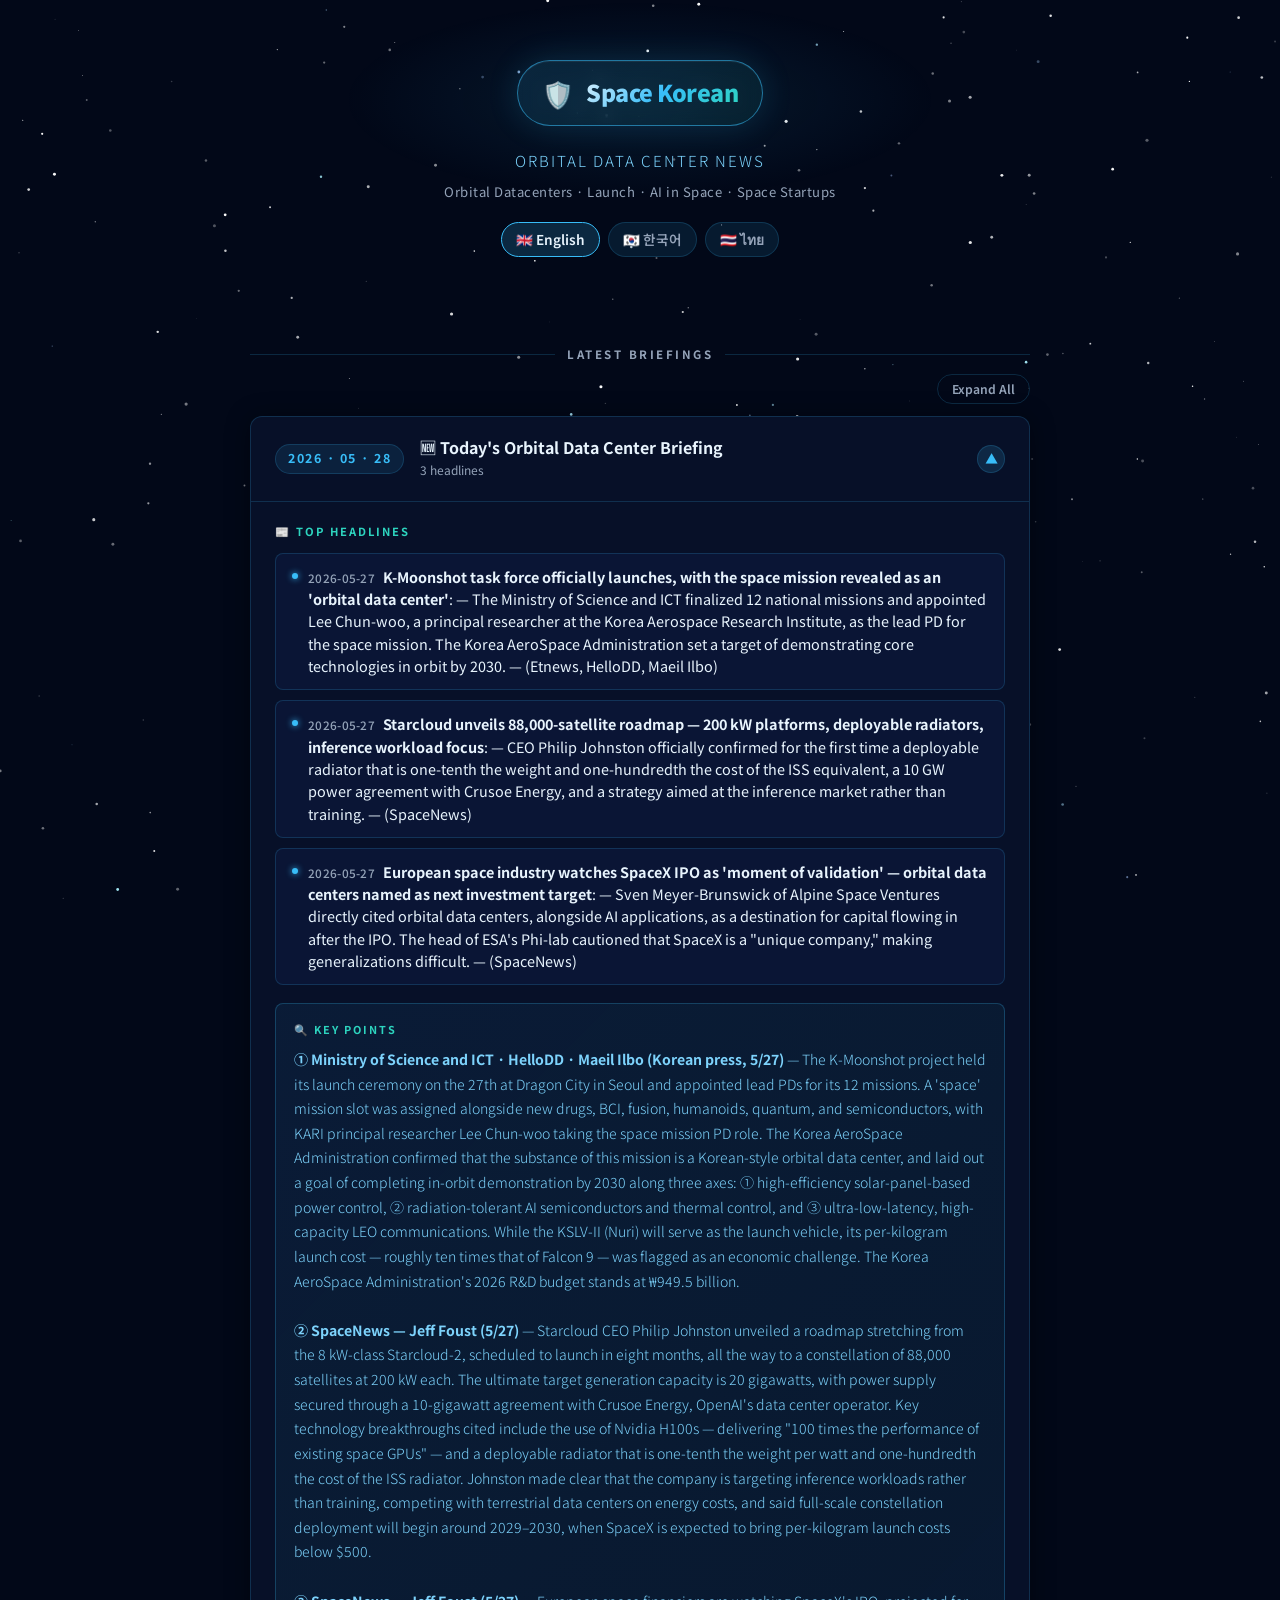
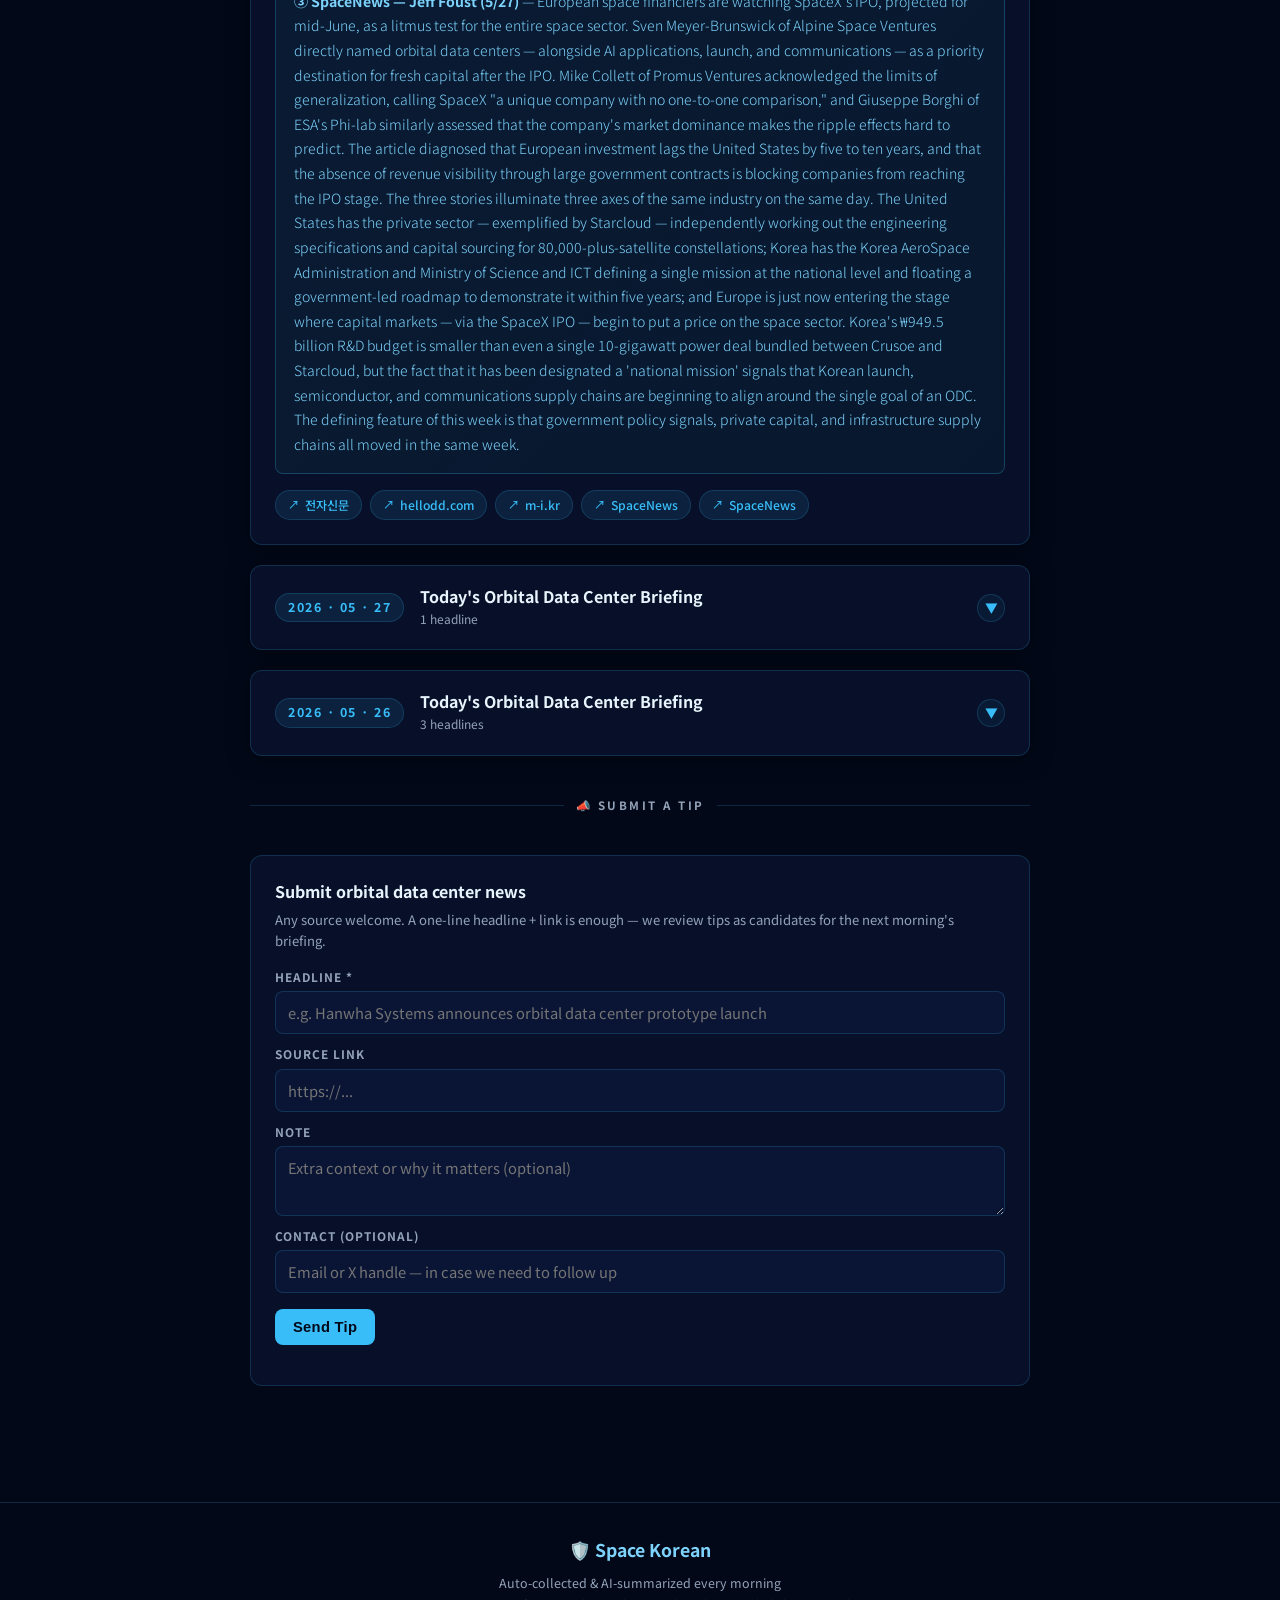
==== en/index.html @ 42290607 "Add English page (/en/) + expand-all button + EN·KO·TH switcher - New /en/ shell (cloned from KO, En" ====
<!DOCTYPE html>
<html lang="en">
<head>
  <meta charset="UTF-8" />
  <meta name="viewport" content="width=device-width, initial-scale=1.0" />
  <title>Space Korean — Orbital Data Center News</title>
  <link rel="preconnect" href="https://fonts.googleapis.com" />
  <link rel="preconnect" href="https://fonts.gstatic.com" crossorigin />
  <link href="https://fonts.googleapis.com/css2?family=Noto+Sans+KR:wght@300;400;500;700;900&display=swap" rel="stylesheet" />
  <style>
    *, *::before, *::after { box-sizing: border-box; margin: 0; padding: 0; }
    :root {
      --bg-deep: #020818; --bg-card: #071028; --bg-card2: #0a1535;
      --border: rgba(56,189,248,0.18); --border-glow: rgba(56,189,248,0.55);
      --cyan: #38bdf8; --cyan-dim: #7dd3fc; --teal: #2dd4bf;
      --white: #e8f4fd; --muted: #94a3b8; --accent: #818cf8;
      --tag-bg: rgba(56,189,248,0.10); --radius: 12px; --radius-sm: 8px;
    }
    html { scroll-behavior: smooth; }
    body { font-family: 'Noto Sans KR', -apple-system, sans-serif; background: var(--bg-deep); color: var(--white); min-height: 100vh; overflow-x: hidden; line-height: 1.7; }
    #star-canvas { position: fixed; inset: 0; z-index: 0; pointer-events: none; }
    .page-wrap { position: relative; z-index: 1; max-width: 820px; margin: 0 auto; padding: 0 20px 80px; }
    header { text-align: center; padding: 60px 20px 48px; position: relative; }
    .logo-badge { display: inline-flex; align-items: center; gap: 12px; background: linear-gradient(135deg,rgba(56,189,248,.12),rgba(45,212,191,.08)); border: 1px solid var(--border-glow); border-radius: 50px; padding: 10px 24px; margin-bottom: 22px; box-shadow: 0 0 32px rgba(56,189,248,.15),inset 0 1px 0 rgba(255,255,255,.06); backdrop-filter: blur(8px); }
    .logo-emoji { font-size: 1.6rem; }
    .logo-text { font-size: 1.45rem; font-weight: 900; letter-spacing: -0.5px; background: linear-gradient(135deg,#e0f2fe,#38bdf8,#2dd4bf); -webkit-background-clip: text; -webkit-text-fill-color: transparent; background-clip: text; }
    .tagline { font-size: 0.95rem; color: var(--cyan-dim); letter-spacing: 2px; font-weight: 300; text-transform: uppercase; margin-bottom: 8px; }
    .header-sub { font-size: 0.82rem; color: var(--muted); letter-spacing: 0.5px; }
    .lang-switcher { display: flex; gap: 8px; justify-content: center; margin-top: 18px; }
    .lang-switcher a { text-decoration: none; color: var(--muted); font-size: 0.85rem; font-weight: 600; padding: 5px 14px; border: 1px solid var(--border); border-radius: 20px; background: var(--tag-bg); transition: color .2s, border-color .2s, background .2s; }
    .lang-switcher a:hover { color: var(--cyan); border-color: var(--border-glow); }
    .lang-switcher a.active { color: var(--white); border-color: var(--cyan); background: rgba(56,189,248,0.18); }
    header::before { content: ''; position: absolute; top: 0; left: 50%; transform: translateX(-50%); width: 600px; height: 200px; background: radial-gradient(ellipse at center,rgba(56,189,248,.10) 0%,transparent 70%); pointer-events: none; }
    .section-label { display: flex; align-items: center; gap: 12px; margin: 40px 0 16px; font-size: 0.72rem; font-weight: 700; color: var(--muted); letter-spacing: 2.5px; text-transform: uppercase; }
    .section-label::before,.section-label::after { content: ''; flex: 1; height: 1px; background: var(--border); }
    .card { background: var(--bg-card); border: 1px solid var(--border); border-radius: var(--radius); margin-bottom: 20px; overflow: hidden; transition: border-color .25s,box-shadow .25s; box-shadow: 0 2px 24px rgba(0,0,0,.4); }
    .card:hover { border-color: rgba(56,189,248,.45); box-shadow: 0 4px 40px rgba(56,189,248,.10); }
    .card-header { display: flex; align-items: center; justify-content: space-between; gap: 16px; padding: 20px 24px; cursor: pointer; user-select: none; -webkit-user-select: none; transition: background .2s; }
    .card-header:hover { background: rgba(56,189,248,.04); }
    .card-meta { display: flex; align-items: center; gap: 12px; }
    .card-date { font-size: 0.78rem; font-weight: 700; color: var(--cyan); letter-spacing: 1.5px; background: var(--tag-bg); border: 1px solid var(--border); border-radius: 20px; padding: 3px 12px; white-space: nowrap; }
    .card-title-row { flex: 1; }
    .card-edition { font-size: 1.0rem; font-weight: 700; color: var(--white); line-height: 1.3; }
    .card-count { font-size: 0.75rem; color: var(--muted); margin-top: 2px; }
    .toggle-icon { width: 28px; height: 28px; border-radius: 50%; border: 1px solid var(--border); background: rgba(56,189,248,.06); display: flex; align-items: center; justify-content: center; flex-shrink: 0; transition: transform .3s,background .2s; color: var(--cyan); font-size: 0.8rem; }
    .card.open .toggle-icon { transform: rotate(180deg); background: rgba(56,189,248,.14); }
    .card-body { display: none; padding: 0 24px 24px; border-top: 1px solid var(--border); animation: fadeSlide .25s ease; }
    .card.open .card-body { display: block; }
    @keyframes fadeSlide { from { opacity: 0; transform: translateY(-6px); } to { opacity: 1; transform: translateY(0); } }
    .section-title { font-size: 0.70rem; font-weight: 700; color: var(--teal); letter-spacing: 2px; text-transform: uppercase; margin: 20px 0 12px; }
    .headline-list { list-style: none; display: flex; flex-direction: column; gap: 10px; margin-bottom: 4px; }
    .headline-item { display: flex; align-items: flex-start; gap: 10px; padding: 12px 16px; background: var(--bg-card2); border: 1px solid var(--border); border-radius: var(--radius-sm); transition: border-color .2s,background .2s; }
    .headline-item:hover { border-color: rgba(56,189,248,.35); background: rgba(56,189,248,.04); }
    .hl-bullet { width: 6px; height: 6px; border-radius: 50%; background: var(--cyan); margin-top: 7px; flex-shrink: 0; box-shadow: 0 0 6px var(--cyan); }
    .hl-text { font-size: 0.9rem; color: var(--white); font-weight: 400; line-height: 1.55; }
    .hl-date { display: inline-block; min-width: 5.5em; margin-right: 8px; color: var(--muted); font-variant-numeric: tabular-nums; font-size: 0.82em; font-weight: 500; letter-spacing: 0.3px; }
    .hl-text a { color: var(--white); text-decoration: none; transition: color .2s; }
    .hl-text a:hover { color: var(--cyan); text-decoration: underline; }
    .summary-box { background: linear-gradient(135deg,rgba(56,189,248,.07),rgba(45,212,191,.04)); border: 1px solid rgba(56,189,248,.25); border-radius: var(--radius-sm); padding: 16px 18px; margin-top: 18px; }
    .summary-label { font-size: 0.68rem; font-weight: 700; color: var(--teal); letter-spacing: 2px; text-transform: uppercase; margin-bottom: 8px; }
    .summary-text { font-size: 0.88rem; color: var(--cyan-dim); line-height: 1.75; font-weight: 300; }
    .links-row { margin-top: 16px; display: flex; flex-wrap: wrap; gap: 8px; }
    .src-link { display: inline-flex; align-items: center; gap: 5px; font-size: 0.76rem; color: var(--cyan); text-decoration: none; background: var(--tag-bg); border: 1px solid var(--border); border-radius: 20px; padding: 4px 12px; transition: background .2s,border-color .2s,color .2s; font-weight: 500; }
    .src-link:hover { background: rgba(56,189,248,.18); border-color: var(--border-glow); color: #e0f2fe; }
    .src-link::before { content: '↗'; font-size: 0.72rem; }
    footer { text-align: center; padding: 32px 20px 16px; border-top: 1px solid var(--border); margin-top: 20px; }
    .footer-logo { font-size: 1.1rem; font-weight: 700; color: var(--cyan-dim); margin-bottom: 8px; }
    .footer-note { font-size: 0.78rem; color: var(--muted); line-height: 1.7; }
    .footer-note a { color: var(--cyan); text-decoration: none; }
    .footer-note a:hover { text-decoration: underline; }
    /* News-tip submission form */
    .tip-section { margin: 40px 0 16px; }
    .tip-card { background: var(--bg-card); border: 1px solid var(--border); border-radius: var(--radius); padding: 22px 24px; }
    .tip-title { font-size: 1.0rem; font-weight: 700; color: var(--white); margin-bottom: 4px; }
    .tip-sub { font-size: 0.82rem; color: var(--muted); margin-bottom: 16px; line-height: 1.6; }
    .tip-form { display: flex; flex-direction: column; gap: 10px; }
    .tip-form label { font-size: 0.74rem; font-weight: 700; color: var(--muted); letter-spacing: 1px; text-transform: uppercase; }
    .tip-form input, .tip-form textarea { font-family: inherit; font-size: 0.92rem; background: var(--bg-card2); color: var(--white); border: 1px solid var(--border); border-radius: var(--radius-sm); padding: 10px 12px; transition: border-color .2s; width: 100%; }
    .tip-form input:focus, .tip-form textarea:focus { outline: none; border-color: var(--cyan); }
    .tip-form textarea { min-height: 70px; resize: vertical; }
    .tip-form .row { display: flex; flex-direction: column; gap: 4px; }
    .tip-form .row.compact { display: grid; grid-template-columns: 1fr 1fr; gap: 12px; }
    .tip-form .submit { background: var(--cyan); color: var(--bg-deep); font-weight: 800; border: none; border-radius: var(--radius-sm); padding: 10px 18px; cursor: pointer; font-size: 0.92rem; letter-spacing: 0.3px; transition: background .2s; margin-top: 6px; align-self: flex-start; }
    .tip-form .submit:hover { background: var(--cyan-dim); }
    .tip-form .submit:disabled { background: var(--muted); cursor: not-allowed; }
    .tip-msg { font-size: 0.85rem; margin-top: 8px; }
    .tip-msg.ok { color: var(--teal); }
    .tip-msg.err { color: #fca5a5; }
    @media (max-width: 600px) {
      .tip-form .row.compact { grid-template-columns: 1fr; gap: 10px; }
    }
    ::-webkit-scrollbar { width: 6px; }
    ::-webkit-scrollbar-track { background: var(--bg-deep); }
    ::-webkit-scrollbar-thumb { background: rgba(56,189,248,.3); border-radius: 3px; }
    @media (max-width: 600px) {
      header { padding: 40px 0 32px; } .logo-badge { padding: 8px 18px; } .logo-text { font-size: 1.2rem; }
      .card-header { padding: 16px 16px; } .card-body { padding: 0 16px 20px; }
      .card-edition { font-size: 0.92rem; } .card-date { font-size: 0.70rem; }
      .headline-item { padding: 10px 12px; } .hl-text { font-size: 0.84rem; } .summary-text { font-size: 0.84rem; }
    }
  
    #cards-container { display: block; }
    #load-more-wrap { text-align: center; margin: 8px 0 36px; }
    #load-more { background: var(--tag-bg); color: var(--cyan); border: 1px solid var(--border); border-radius: 24px; padding: 11px 30px; font-family: inherit; font-size: 0.9rem; font-weight: 600; cursor: pointer; transition: background .2s, border-color .2s; }
    #load-more:hover { background: rgba(56,189,248,.16); border-color: var(--border-glow); }
    #load-more:disabled { opacity: .5; cursor: default; }
    .cards-empty { color: var(--muted); text-align: center; padding: 48px 20px; font-size: 0.9rem; }
      #expand-all-wrap { text-align: right; margin: -6px 0 12px; }
    #expand-all { background: transparent; color: var(--muted); border: 1px solid var(--border); border-radius: 16px; padding: 5px 14px; font-family: inherit; font-size: 0.76rem; font-weight: 600; cursor: pointer; transition: color .2s, border-color .2s; }
    #expand-all:hover { color: var(--cyan); border-color: var(--border-glow); }
  </style>
</head>
<body>
<canvas id="star-canvas"></canvas>
<div class="page-wrap">
  <header>
    <div class="logo-badge"><span class="logo-emoji">🛡️</span><span class="logo-text">Space Korean</span></div>
    <div class="tagline">Orbital Data Center News</div>
    <div class="header-sub">Orbital Datacenters · Launch · AI in Space · Space Startups</div>
    <div class="lang-switcher">
      <a href="./" class="active">🇬🇧 English</a>
      <a href="../">🇰🇷 한국어</a>
      <a href="../thai/">🇹🇭 ไทย</a>
    </div>
  </header>
  <div class="section-label">Latest Briefings</div>
  <div id="expand-all-wrap"><button id="expand-all" type="button" data-expand="Expand All" data-collapse="Collapse All">Expand All</button></div>
  <div id="cards-container"></div>
  <div id="load-more-wrap"><button id="load-more" type="button">Load Older Briefings</button></div>

  <div class="section-label">📣 Submit a Tip</div>
  <div class="tip-section">
    <div class="tip-card">
      <div class="tip-title">Submit orbital data center news</div>
      <div class="tip-sub">Any source welcome. A one-line headline + link is enough — we review tips as candidates for the next morning's briefing.</div>
      <form class="tip-form" id="tipForm">
        <div class="row">
          <label for="tip-title">Headline *</label>
          <input id="tip-title" name="title" type="text" maxlength="200" placeholder="e.g. Hanwha Systems announces orbital data center prototype launch" required />
        </div>
        <div class="row">
          <label for="tip-url">Source link</label>
          <input id="tip-url" name="url" type="url" maxlength="500" placeholder="https://..." />
        </div>
        <div class="row">
          <label for="tip-note">Note</label>
          <textarea id="tip-note" name="note" maxlength="2000" placeholder="Extra context or why it matters (optional)"></textarea>
        </div>
        <div class="row">
          <label for="tip-contact">Contact (optional)</label>
          <input id="tip-contact" name="contact" type="text" maxlength="200" placeholder="Email or X handle — in case we need to follow up" />
        </div>
        <button class="submit" type="submit" id="tip-submit">Send Tip</button>
        <div class="tip-msg" id="tip-msg"></div>
      </form>
    </div>
  </div>
</div>
<footer>
  <div class="page-wrap" style="padding-bottom:0">
    <div class="footer-logo">🛡️ Space Korean</div>
    <div class="footer-note">
      Auto-collected &amp; AI-summarized every morning<br />
      <span style="font-size:0.72rem;opacity:.6;">© 2026 Space Korean — Informational use only; original article copyright belongs to each source.</span>
    </div>
  </div>
</footer>
<script>
  function toggleCard(headerEl) { const card = headerEl.closest('.card'); card.classList.toggle('open'); }
  (function () {
    const canvas = document.getElementById('star-canvas');
    const ctx = canvas.getContext('2d');
    let W, H, stars = [], shootingStars = [];
    const STAR_COUNT = 280, SHOOT_INTERVAL = 4000;
    function resize() { W = canvas.width = window.innerWidth; H = canvas.height = window.innerHeight; }
    function randRange(a, b) { return a + Math.random() * (b - a); }
    function initStars() { stars = []; for (let i = 0; i < STAR_COUNT; i++) { stars.push({ x: Math.random()*W, y: Math.random()*H, r: randRange(0.3,1.6), alpha: randRange(0.2,1.0), dAlpha: randRange(0.003,0.012)*(Math.random()<.5?1:-1), color: Math.random()<.12 ? 'hsl('+randRange(180,220)+',80%,80%)' : '#ffffff' }); } }
    function spawnShootingStar() { const angle=randRange(15,35)*Math.PI/180; const startX=randRange(-100,W*.7); const startY=randRange(0,H*.5); shootingStars.push({x:startX,y:startY,vx:Math.cos(angle)*randRange(6,12),vy:Math.sin(angle)*randRange(6,12),len:randRange(80,180),life:1.0,decay:randRange(0.012,0.024)}); }
    function drawStars() { stars.forEach(s => { s.alpha+=s.dAlpha; if(s.alpha>=1.0){s.alpha=1.0;s.dAlpha*=-1;} if(s.alpha<=0.1){s.alpha=0.1;s.dAlpha*=-1;} ctx.globalAlpha=s.alpha; ctx.beginPath(); ctx.arc(s.x,s.y,s.r,0,Math.PI*2); ctx.fillStyle=s.color; ctx.fill(); ctx.globalAlpha=1; }); }
    function drawShootingStars() { shootingStars=shootingStars.filter(ss=>ss.life>0); shootingStars.forEach(ss => { const tailX=ss.x-ss.vx*(ss.len/10); const tailY=ss.y-ss.vy*(ss.len/10); const grad=ctx.createLinearGradient(tailX,tailY,ss.x,ss.y); grad.addColorStop(0,'rgba(56,189,248,0)'); grad.addColorStop(1,'rgba(255,255,255,'+ss.life*.9+')'); ctx.beginPath(); ctx.moveTo(tailX,tailY); ctx.lineTo(ss.x,ss.y); ctx.strokeStyle=grad; ctx.lineWidth=1.5*ss.life; ctx.stroke(); ss.x+=ss.vx; ss.y+=ss.vy; ss.life-=ss.decay; }); }
    function loop() { ctx.clearRect(0,0,W,H); drawStars(); drawShootingStars(); requestAnimationFrame(loop); }
    window.addEventListener('resize',()=>{resize();initStars();}); resize(); initStars(); loop();
    setInterval(spawnShootingStar,SHOOT_INTERVAL); setTimeout(spawnShootingStar,800);
  })();

  // ===== Cloudflare tracker beacon + news-tip form =====
  // Replace https://spacekorean-tracker.koreasat5a.workers.dev with deployed worker URL after `wrangler deploy`.
  // Format: https://spacekorean-tracker.<your-subdomain>.workers.dev
  (function () {
    var WORKER_URL = "https://spacekorean-tracker.koreasat5a.workers.dev";
    var LANG = "en";

    // Skip locally / before deployment.
    var localHost = location.hostname === "localhost" || location.hostname === "127.0.0.1";
    var unconfigured = WORKER_URL.indexOf("PLACEHOLDER") !== -1;

    // --- visitor beacon ---
    function fireBeacon() {
      if (localHost || unconfigured) return;
      var payload = JSON.stringify({
        path: location.pathname,
        anchor: (location.hash || "").replace(/^#/, ""),
        referrer: document.referrer || "",
      });
      var sent = false;
      if (navigator.sendBeacon) {
        try { sent = navigator.sendBeacon(WORKER_URL + "/beacon", new Blob([payload], { type: "application/json" })); } catch (_) {}
      }
      if (!sent) {
        fetch(WORKER_URL + "/beacon", { method: "POST", headers: { "Content-Type": "application/json" }, body: payload, keepalive: true, mode: "cors", credentials: "omit" }).catch(function () {});
      }
    }
    if (document.readyState === "loading") document.addEventListener("DOMContentLoaded", fireBeacon);
    else fireBeacon();
    var lastAnchor = (location.hash || "").replace(/^#/, "");
    window.addEventListener("hashchange", function () {
      var cur = (location.hash || "").replace(/^#/, "");
      if (cur !== lastAnchor) { lastAnchor = cur; fireBeacon(); }
    });

    // --- news-tip form submit ---
    var form = document.getElementById("tipForm");
    if (form) {
      form.addEventListener("submit", function (e) {
        e.preventDefault();
        var btn = document.getElementById("tip-submit");
        var msg = document.getElementById("tip-msg");
        msg.className = "tip-msg";
        msg.textContent = "";

        if (unconfigured) {
          msg.className = "tip-msg err";
          msg.textContent = "Tip system is warming up. Please try again shortly.";
          return;
        }

        var data = {
          lang: LANG,
          title: document.getElementById("tip-title").value.trim(),
          url: document.getElementById("tip-url").value.trim(),
          note: document.getElementById("tip-note").value.trim(),
          contact: document.getElementById("tip-contact").value.trim(),
        };
        if (!data.title && !data.note) {
          msg.className = "tip-msg err";
          msg.textContent = "A headline or a note is required.";
          return;
        }

        btn.disabled = true;
        btn.textContent = "Sending...";

        fetch(WORKER_URL + "/suggest", {
          method: "POST",
          headers: { "Content-Type": "application/json" },
          body: JSON.stringify(data),
          mode: "cors",
          credentials: "omit",
        })
        .then(function (r) { return r.json().then(function (j) { return { ok: r.ok, body: j }; }); })
        .then(function (res) {
          if (res.ok && res.body.ok) {
            msg.className = "tip-msg ok";
            msg.textContent = "✓ Thanks! Your tip was received. We'll review it for tomorrow morning's briefing.";
            form.reset();
          } else {
            msg.className = "tip-msg err";
            msg.textContent = "Send failed: " + (res.body && res.body.error ? res.body.error : "please try again.");
          }
        })
        .catch(function (e) {
          msg.className = "tip-msg err";
          msg.textContent = "Network error: " + e.message;
        })
        .finally(function () {
          btn.disabled = false;
          btn.textContent = "Send Tip";
        });
      });
    }
  })();

  // ===== Client-side card renderer (briefs/ JSON shards) =====
  (function () {
    var BRIEFS = "briefs/";
    var L = {
      edition: "Today's Orbital Data Center Briefing",
      editionLatest: "🆕 Today's Orbital Data Center Briefing",
      section: "📰 Top Headlines",
      summary: "🔍 Key Points",
      countOne: function (n) { return n + (n === 1 ? " headline" : " headlines"); },
      loadMore: "Load Older Briefings",
      error: "Couldn't load briefings. Please refresh in a moment."
    };
    var container = document.getElementById("cards-container");
    var btn = document.getElementById("load-more");
    if (!container) return;

    var manifest = null, monthQueue = [], monthsLoaded = {}, rendered = {};

    function esc(s) { var d = document.createElement("div"); d.textContent = (s == null ? "" : s); return d.innerHTML; }
    function pretty(d) { var p = d.split("-"); return p[0] + " · " + p[1] + " · " + p[2]; }
    function getJSON(u) { return fetch(u).then(function (r) { if (!r.ok) throw new Error(u); return r.json(); }); }

    function cardHTML(c, isLatest) {
      var edition = isLatest ? L.editionLatest : L.edition;
      var hls = (c.headlines || []).map(function (h) {
        var ds = h.date ? '<span class="hl-date">' + esc(h.date) + '</span>' : '';
        return '<li class="headline-item"><span class="hl-bullet"></span>'
             + '<span class="hl-text">' + ds + (h.html || '') + '</span></li>';
      }).join('');
      var srcs = (c.sources || []).map(function (s) {
        return '<a class="src-link" href="' + esc(s.url) + '" target="_blank" rel="noopener">' + esc(s.label) + '</a>';
      }).join('');
      return '<div class="card' + (isLatest ? ' open' : '') + '" id="brief-' + esc(c.date) + '">'
        + '<div class="card-header" onclick="toggleCard(this)">'
        + '<div class="card-meta"><span class="card-date">' + pretty(c.date) + '</span></div>'
        + '<div class="card-title-row"><div class="card-edition">' + edition + '</div>'
        + '<div class="card-count">' + L.countOne((c.headlines || []).length) + '</div></div>'
        + '<div class="toggle-icon">▼</div></div>'
        + '<div class="card-body"><div class="section-title">' + L.section + '</div>'
        + '<ul class="headline-list">' + hls + '</ul>'
        + '<div class="summary-box"><div class="summary-label">' + L.summary + '</div>'
        + '<div class="summary-text">' + (c.summary_html || '') + '</div></div>'
        + '<div class="links-row">' + srcs + '</div></div></div>';
    }

    function orderedMonths() {
      var seen = {}, out = [];
      manifest.cards.forEach(function (c) { if (!seen[c.month]) { seen[c.month] = 1; out.push(c.month); } });
      return out;
    }

    function ensureMonth(m) {
      if (monthsLoaded[m]) return Promise.resolve(monthsLoaded[m]);
      return getJSON(BRIEFS + m + ".json").then(function (d) { monthsLoaded[m] = d; return d; });
    }

    function renderMonth(m) {
      return ensureMonth(m).then(function (data) {
        Object.keys(data).sort().reverse().forEach(function (d) {
          if (rendered[d]) return;
          rendered[d] = true;
          container.insertAdjacentHTML("beforeend", cardHTML(data[d], d === manifest.latest));
        });
      });
    }

    function loadNext() {
      if (monthQueue.length === 0) { if (btn) btn.style.display = "none"; return Promise.resolve(); }
      var m = monthQueue.shift();
      return renderMonth(m).then(function () { if (monthQueue.length === 0 && btn) btn.style.display = "none"; });
    }

    function scrollToHash() {
      var h = location.hash || "";
      var mt = h.match(/^#brief-(\d{4}-\d{2}-\d{2})$/);
      if (!mt) return Promise.resolve();
      var date = mt[1];
      function step() {
        if (rendered[date] || monthQueue.length === 0) {
          var el = document.getElementById("brief-" + date);
          if (el) { el.classList.add("open"); el.scrollIntoView({ behavior: "smooth", block: "start" }); }
          return Promise.resolve();
        }
        return loadNext().then(step);
      }
      return step();
    }

    getJSON(BRIEFS + "manifest.json").then(function (m) {
      manifest = m;
      monthQueue = orderedMonths();
      return loadNext();
    }).then(function () {
      return scrollToHash();
    }).catch(function () {
      container.innerHTML = '<div class="cards-empty">' + L.error + '</div>';
      if (btn) btn.style.display = "none";
    });

    window.addEventListener("hashchange", scrollToHash);
    if (btn) btn.addEventListener("click", function () { loadNext(); });
    var expandBtn = document.getElementById("expand-all");
    if (expandBtn) {
      var EXP = expandBtn.getAttribute("data-expand"), COL = expandBtn.getAttribute("data-collapse");
      expandBtn.addEventListener("click", function () {
        var cards = container.querySelectorAll(".card");
        var anyClosed = Array.prototype.some.call(cards, function (c) { return !c.classList.contains("open"); });
        Array.prototype.forEach.call(cards, function (c) { c.classList.toggle("open", anyClosed); });
        expandBtn.textContent = anyClosed ? COL : EXP;
      });
    }

  })();

</script>
</body>
</html>
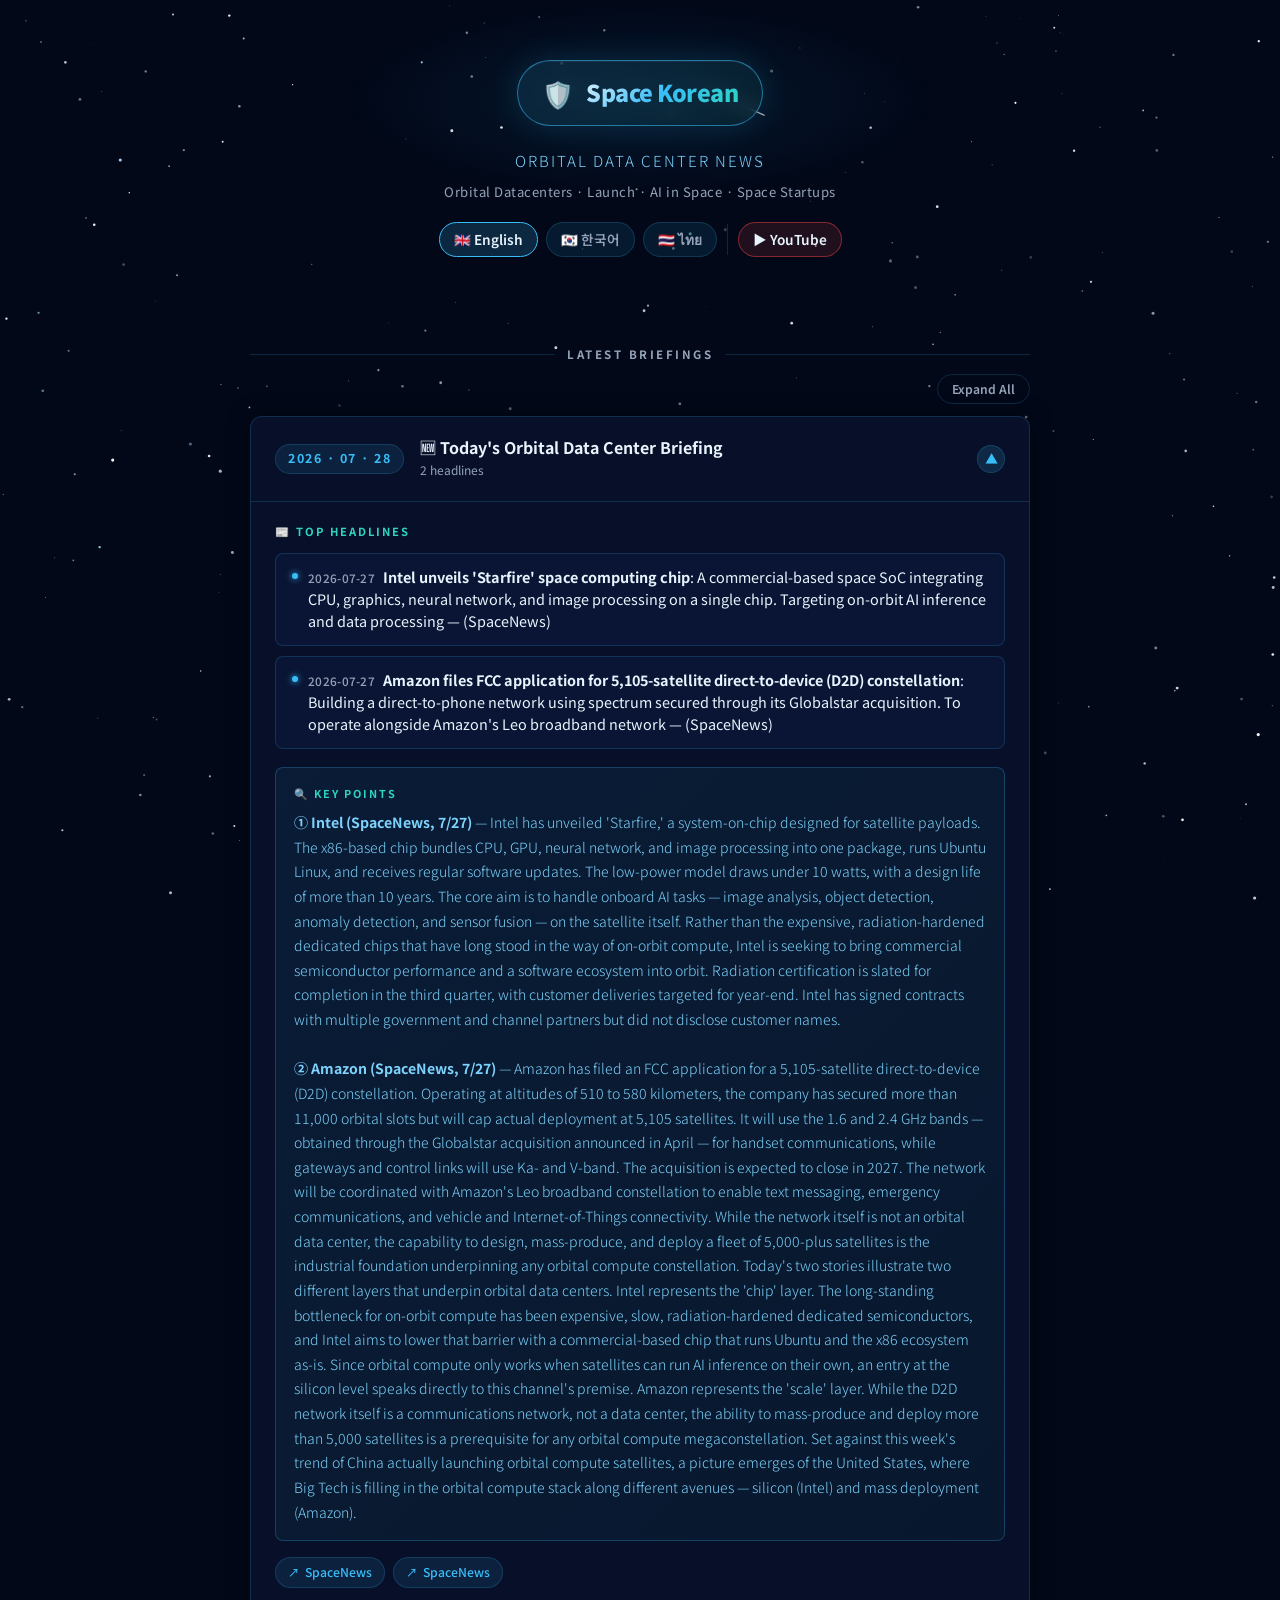
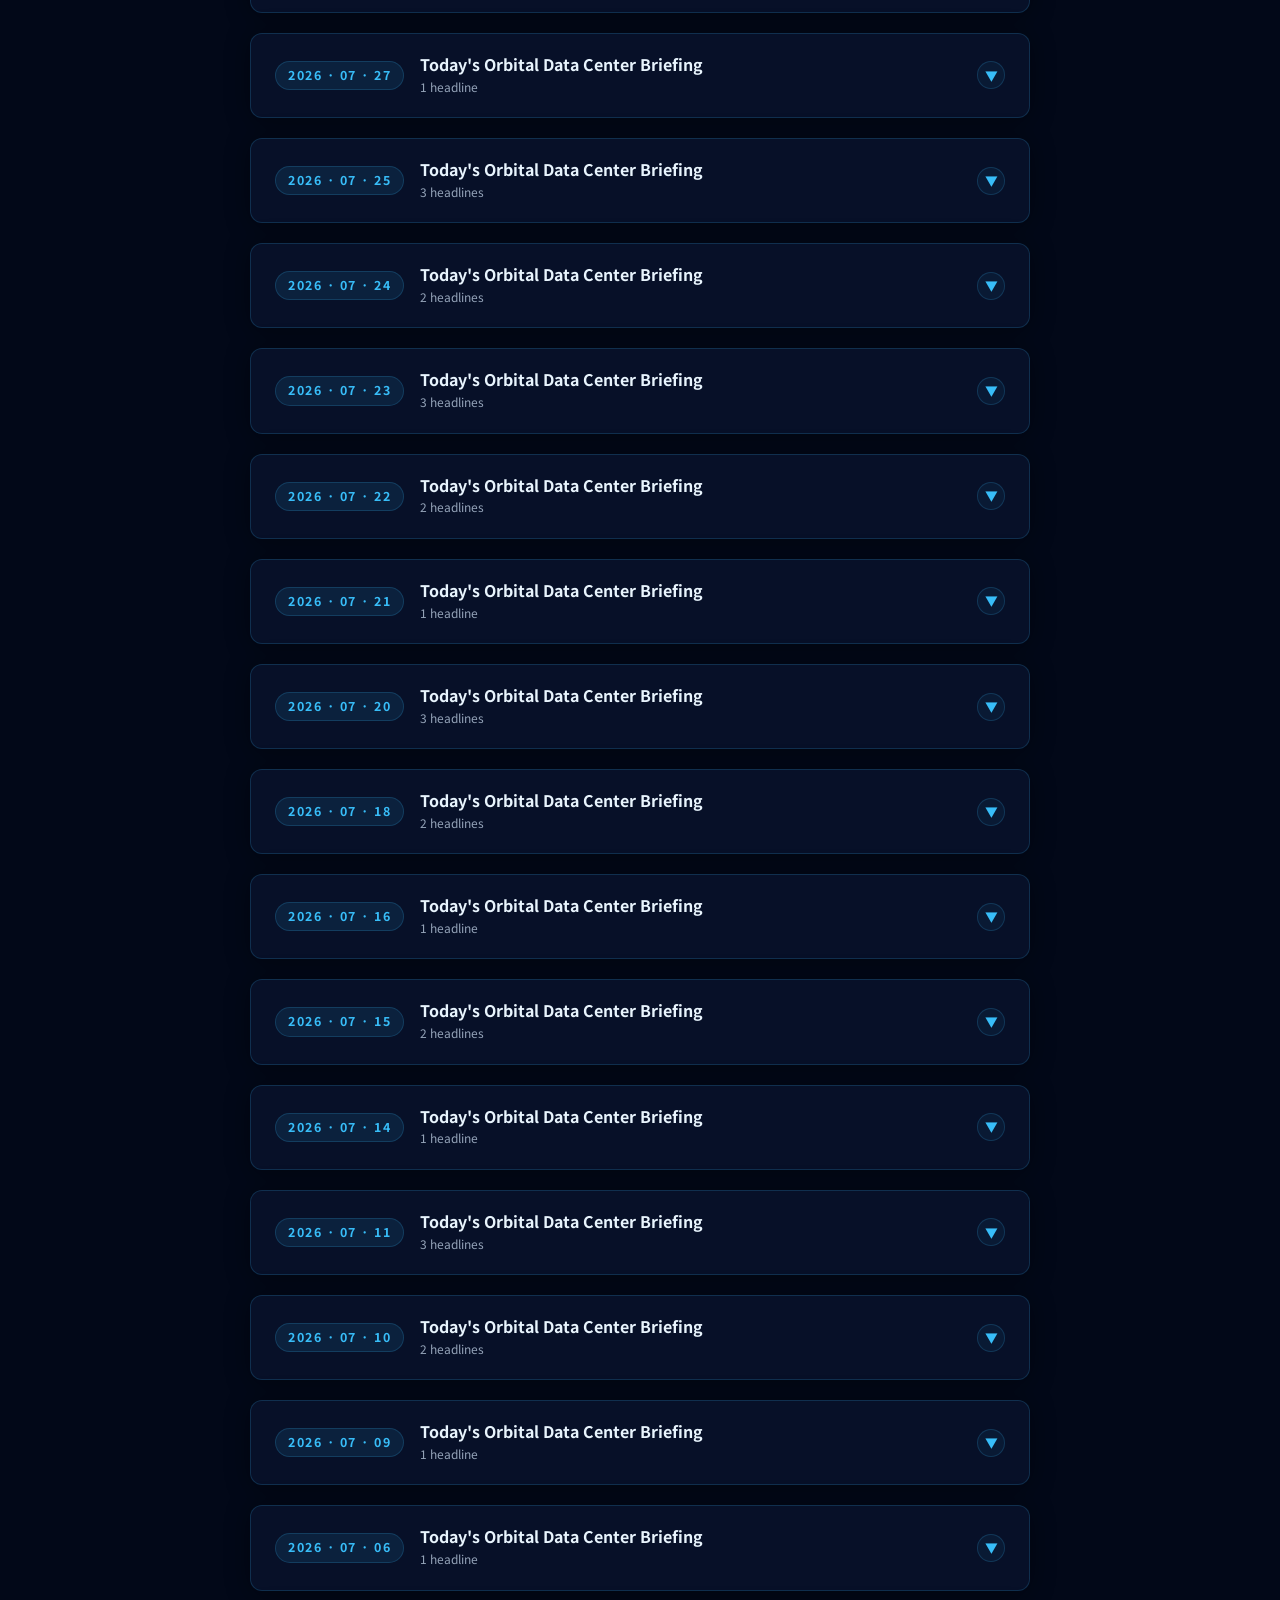
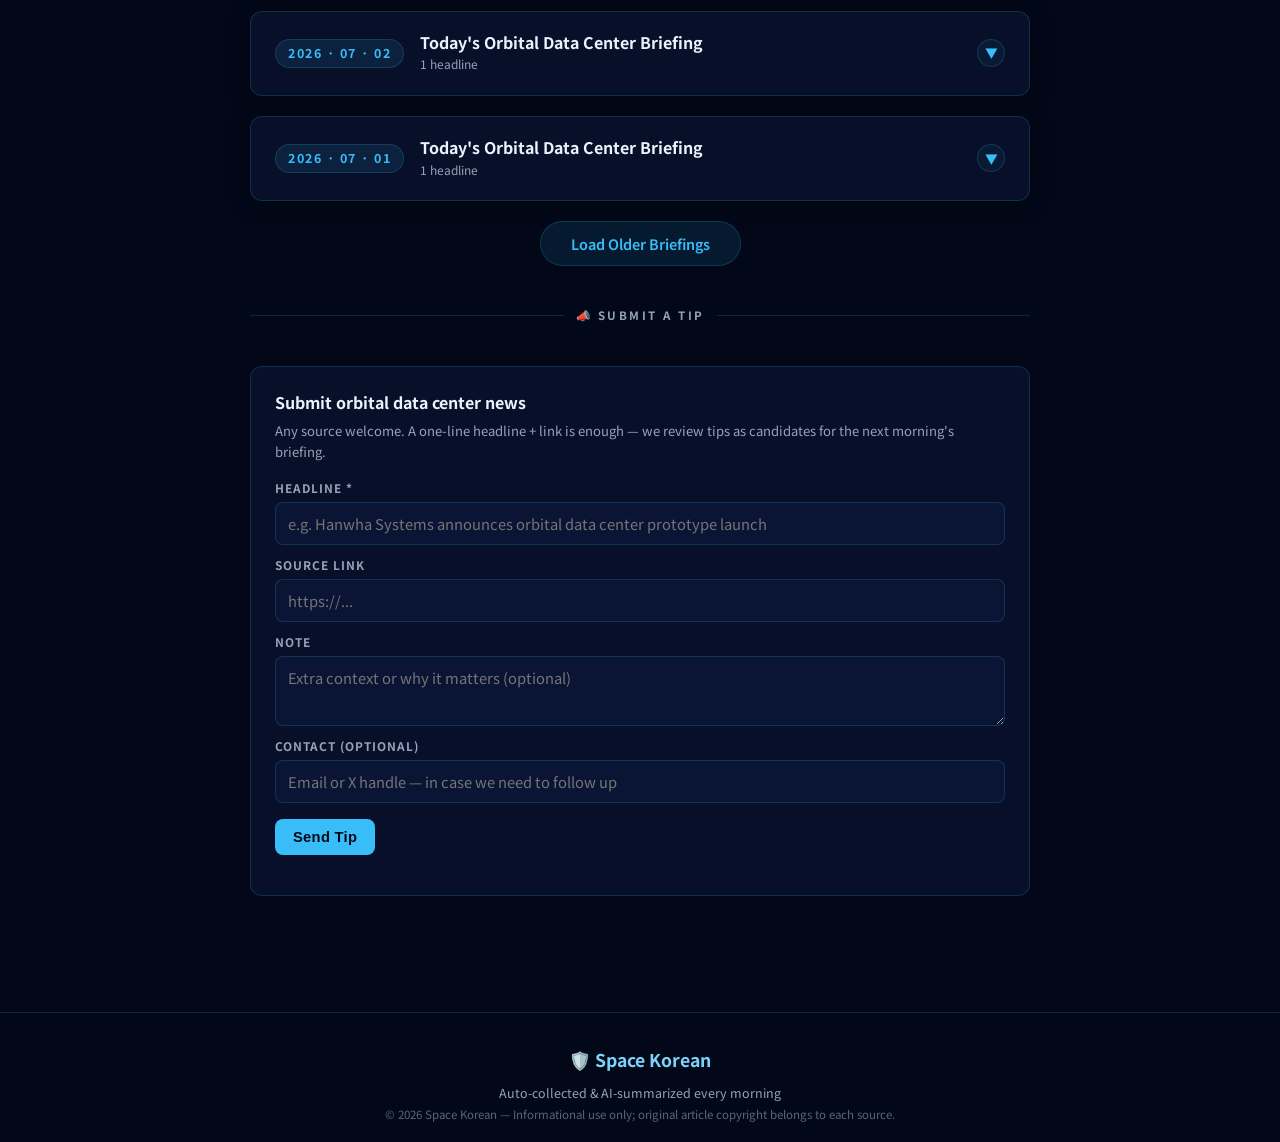
==== commit 6ad9c7ac: "Add YouTube channel link to the header (all 3 languages) A pill button next to the language switcher" ====
--- a/en/index.html
+++ b/en/index.html
@@ -29,6 +29,9 @@
     .lang-switcher { display: flex; gap: 8px; justify-content: center; margin-top: 18px; }
     .lang-switcher a { text-decoration: none; color: var(--muted); font-size: 0.85rem; font-weight: 600; padding: 5px 14px; border: 1px solid var(--border); border-radius: 20px; background: var(--tag-bg); transition: color .2s, border-color .2s, background .2s; }
     .lang-switcher a:hover { color: var(--cyan); border-color: var(--border-glow); }
+    .lang-switcher .sep { width: 1px; align-self: stretch; background: var(--border); margin: 2px 2px; }
+    .lang-switcher a.yt-link { color: var(--white); border-color: rgba(255,72,72,0.45); background: rgba(255,72,72,0.12); }
+    .lang-switcher a.yt-link:hover { color: #fff; border-color: #ff4848; background: rgba(255,72,72,0.22); }
     .lang-switcher a.active { color: var(--white); border-color: var(--cyan); background: rgba(56,189,248,0.18); }
     header::before { content: ''; position: absolute; top: 0; left: 50%; transform: translateX(-50%); width: 600px; height: 200px; background: radial-gradient(ellipse at center,rgba(56,189,248,.10) 0%,transparent 70%); pointer-events: none; }
     .section-label { display: flex; align-items: center; gap: 12px; margin: 40px 0 16px; font-size: 0.72rem; font-weight: 700; color: var(--muted); letter-spacing: 2.5px; text-transform: uppercase; }
@@ -121,6 +124,8 @@
       <a href="./" class="active">🇬🇧 English</a>
       <a href="../">🇰🇷 한국어</a>
       <a href="../thai/">🇹🇭 ไทย</a>
+      <span class="sep" aria-hidden="true"></span>
+      <a class="yt-link" href="https://www.youtube.com/@spacedc" target="_blank" rel="noopener">▶ YouTube</a>
     </div>
   </header>
   <div class="section-label">Latest Briefings</div>
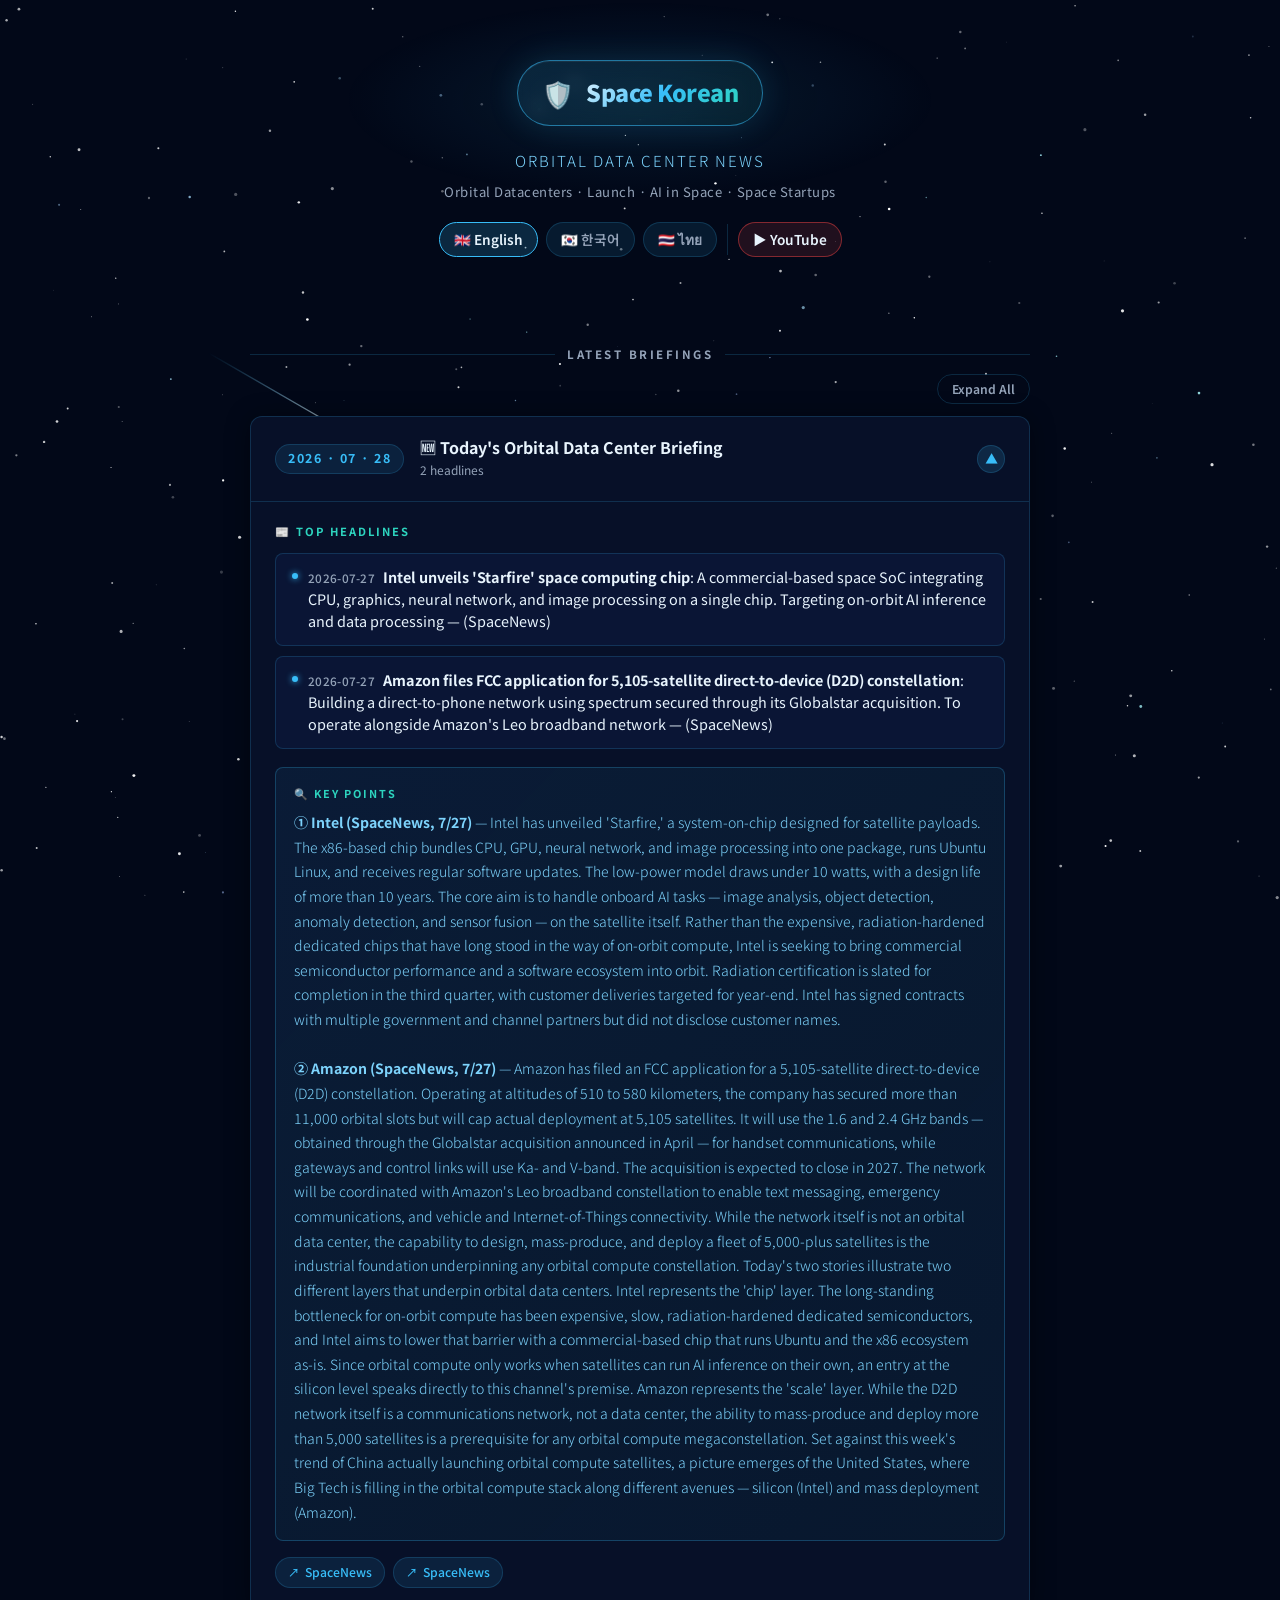
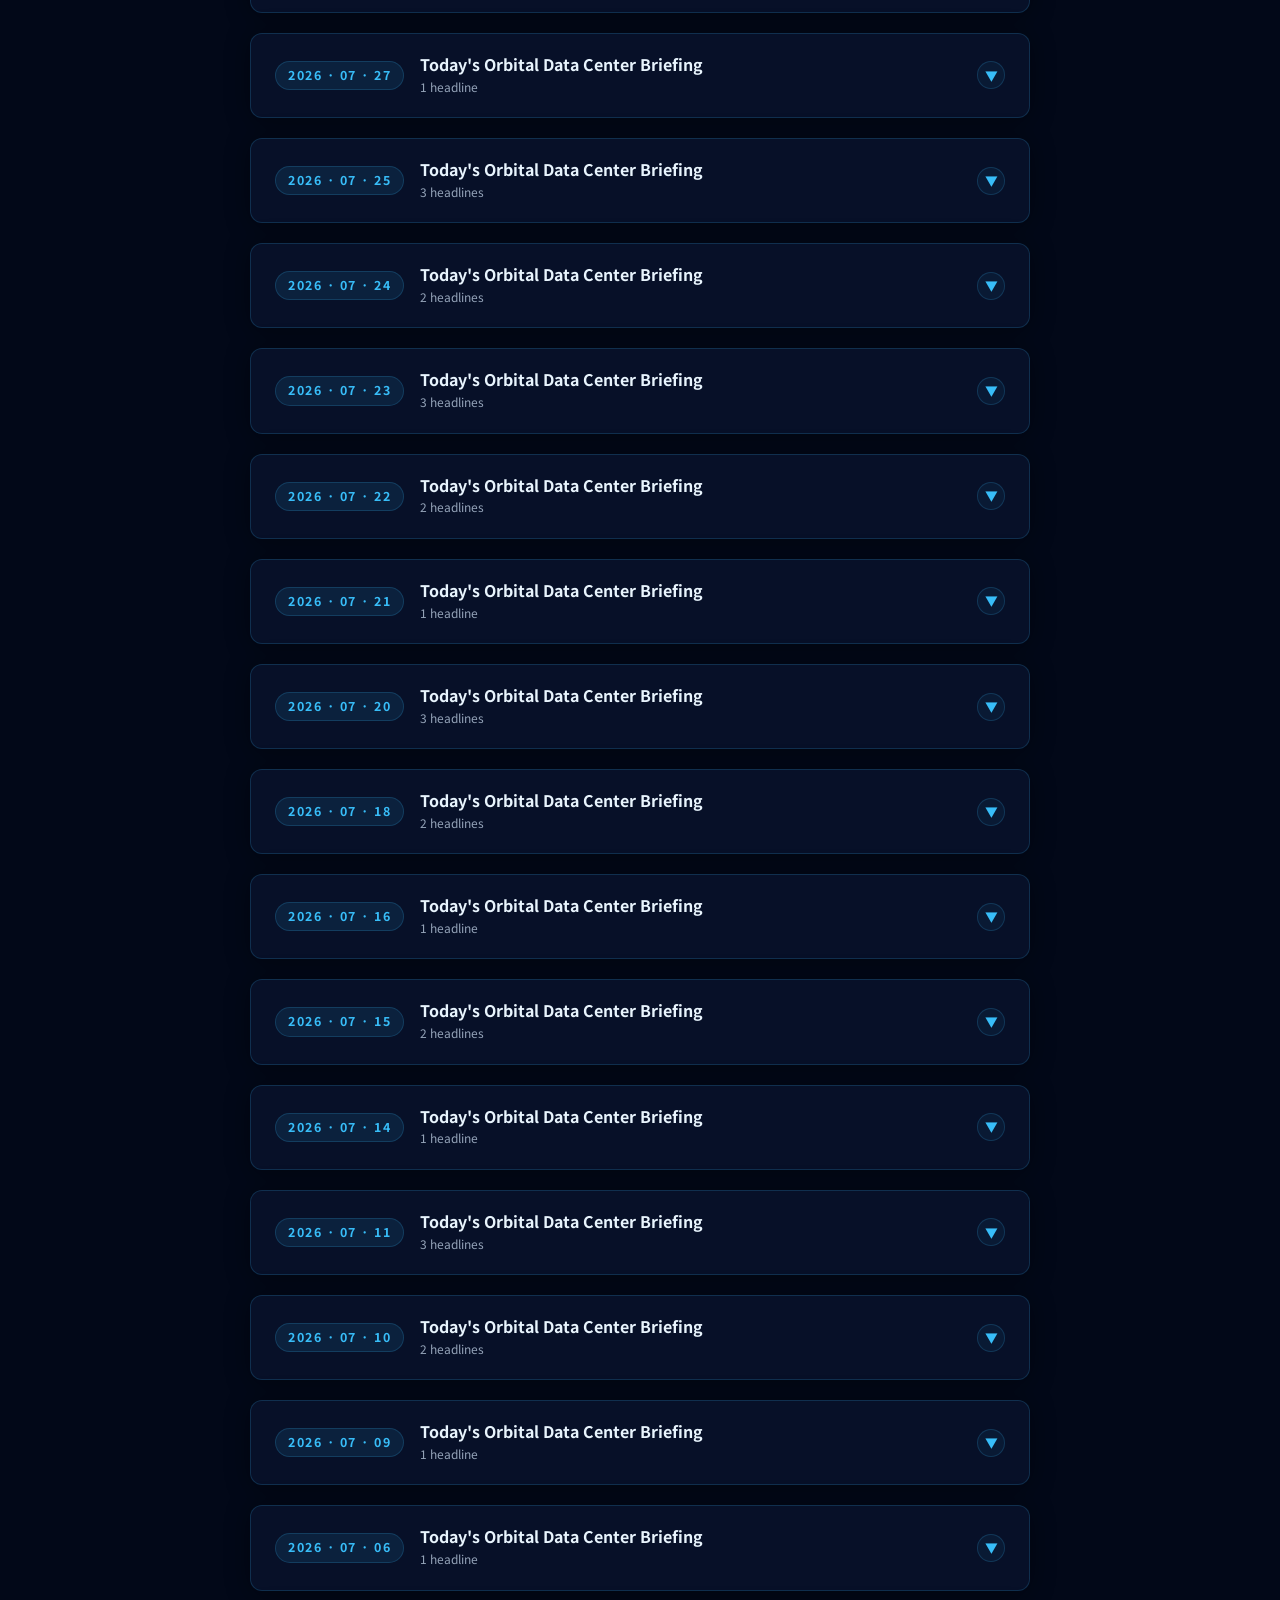
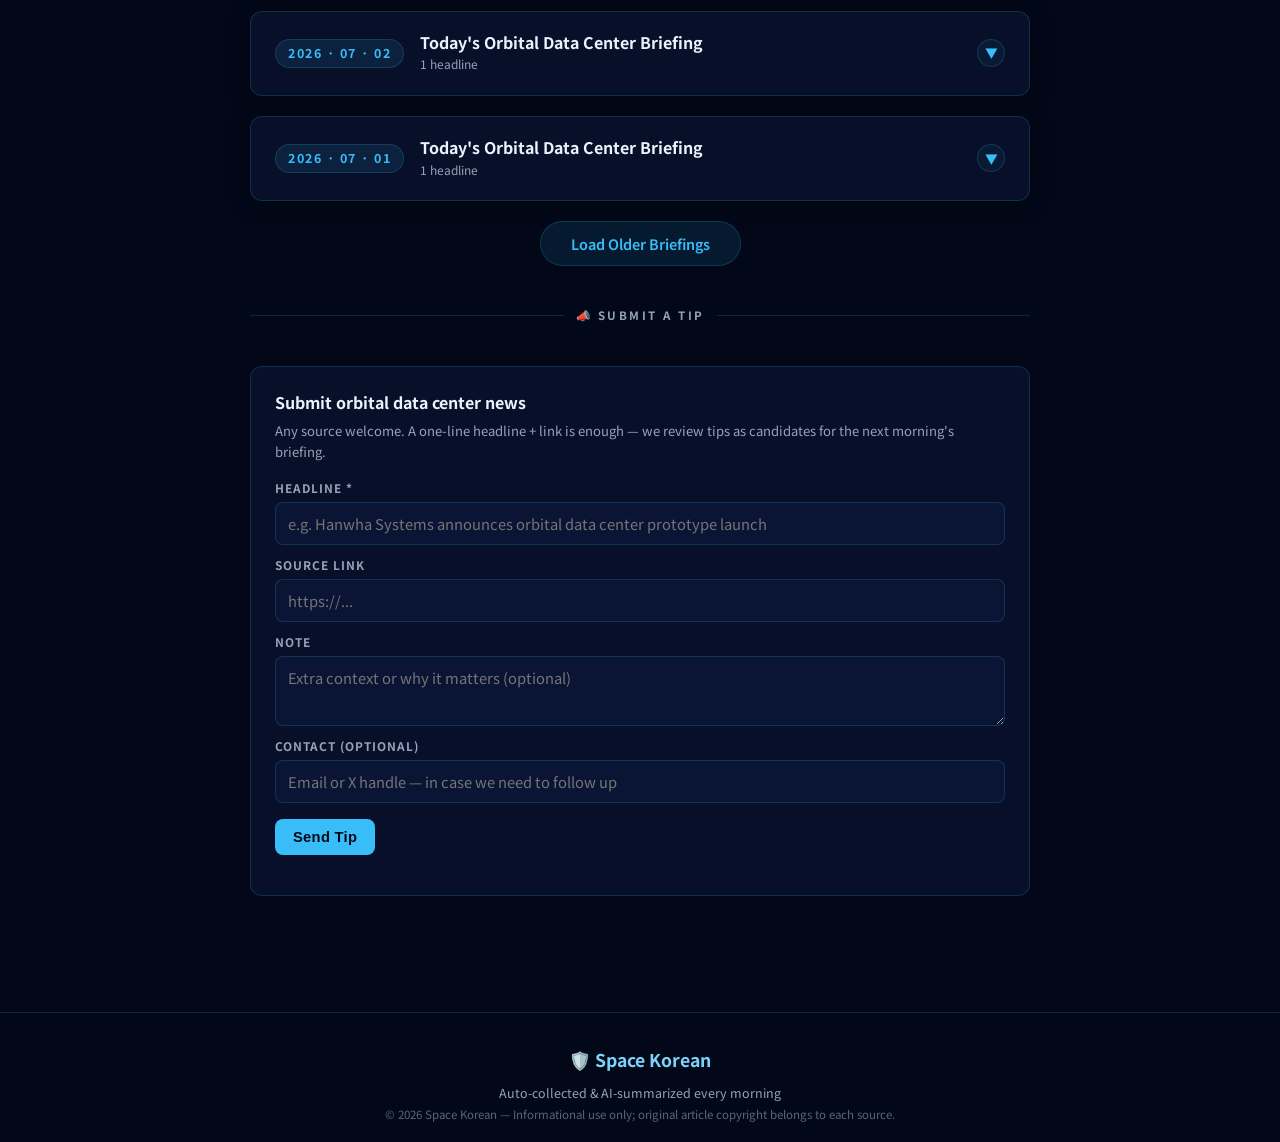
==== commit d2aeaa25: "Link each briefing card to that day's Short Every card now carries a "▶ 영상" badge next to its date a" ====
--- a/en/index.html
+++ b/en/index.html
@@ -29,6 +29,12 @@
     .lang-switcher { display: flex; gap: 8px; justify-content: center; margin-top: 18px; }
     .lang-switcher a { text-decoration: none; color: var(--muted); font-size: 0.85rem; font-weight: 600; padding: 5px 14px; border: 1px solid var(--border); border-radius: 20px; background: var(--tag-bg); transition: color .2s, border-color .2s, background .2s; }
     .lang-switcher a:hover { color: var(--cyan); border-color: var(--border-glow); }
+    .card-video-badge { font-size: 0.78rem; font-weight: 700; color: #ff9a9a; background: rgba(255,72,72,0.12); border: 1px solid rgba(255,72,72,0.40); border-radius: 20px; padding: 3px 12px; white-space: nowrap; }
+    .video-cta { display: flex; align-items: center; gap: 14px; margin: 18px 0 2px; padding: 14px 16px; border: 1px solid rgba(255,72,72,0.35); background: rgba(255,72,72,0.08); border-radius: 12px; text-decoration: none; transition: border-color .2s, background .2s; }
+    .video-cta:hover { border-color: rgba(255,72,72,0.7); background: rgba(255,72,72,0.16); }
+    .video-cta .play { font-size: 1.4rem; color: #ff6b6b; line-height: 1; }
+    .video-cta .vc-main { display: block; color: var(--white); font-weight: 700; font-size: 0.95rem; }
+    .video-cta .vc-sub { display: block; color: var(--muted); font-size: 0.8rem; margin-top: 3px; line-height: 1.35; }
     .lang-switcher .sep { width: 1px; align-self: stretch; background: var(--border); margin: 2px 2px; }
     .lang-switcher a.yt-link { color: var(--white); border-color: rgba(255,72,72,0.45); background: rgba(255,72,72,0.12); }
     .lang-switcher a.yt-link:hover { color: #fff; border-color: #ff4848; background: rgba(255,72,72,0.22); }
@@ -295,6 +301,8 @@
       summary: "🔍 Key Points",
       countOne: function (n) { return n + (n === 1 ? " headline" : " headlines"); },
       loadMore: "Load Older Briefings",
+      videoBadge: "▶ Video",
+      videoCta: "Watch this briefing",
       error: "Couldn't load briefings. Please refresh in a moment."
     };
     var container = document.getElementById("cards-container");
@@ -319,11 +327,16 @@
       }).join('');
       return '<div class="card' + (isLatest ? ' open' : '') + '" id="brief-' + esc(c.date) + '">'
         + '<div class="card-header" onclick="toggleCard(this)">'
-        + '<div class="card-meta"><span class="card-date">' + pretty(c.date) + '</span></div>'
+        + '<div class="card-meta"><span class="card-date">' + pretty(c.date) + '</span>'
+        + (c.video ? '<span class="card-video-badge">' + L.videoBadge + '</span>' : '') + '</div>'
         + '<div class="card-title-row"><div class="card-edition">' + edition + '</div>'
         + '<div class="card-count">' + L.countOne((c.headlines || []).length) + '</div></div>'
         + '<div class="toggle-icon">▼</div></div>'
-        + '<div class="card-body"><div class="section-title">' + L.section + '</div>'
+        + '<div class="card-body">'
+        + (c.video ? '<a class="video-cta" href="https://youtube.com/shorts/' + esc(c.video.id) + '" target="_blank" rel="noopener">'
+            + '<span class="play">\u25B6</span><span><span class="vc-main">' + L.videoCta + '</span>'
+            + '<span class="vc-sub">' + esc(c.video.title || '') + '</span></span></a>' : '')
+        + '<div class="section-title">' + L.section + '</div>'
         + '<ul class="headline-list">' + hls + '</ul>'
         + '<div class="summary-box"><div class="summary-label">' + L.summary + '</div>'
         + '<div class="summary-text">' + (c.summary_html || '') + '</div></div>'
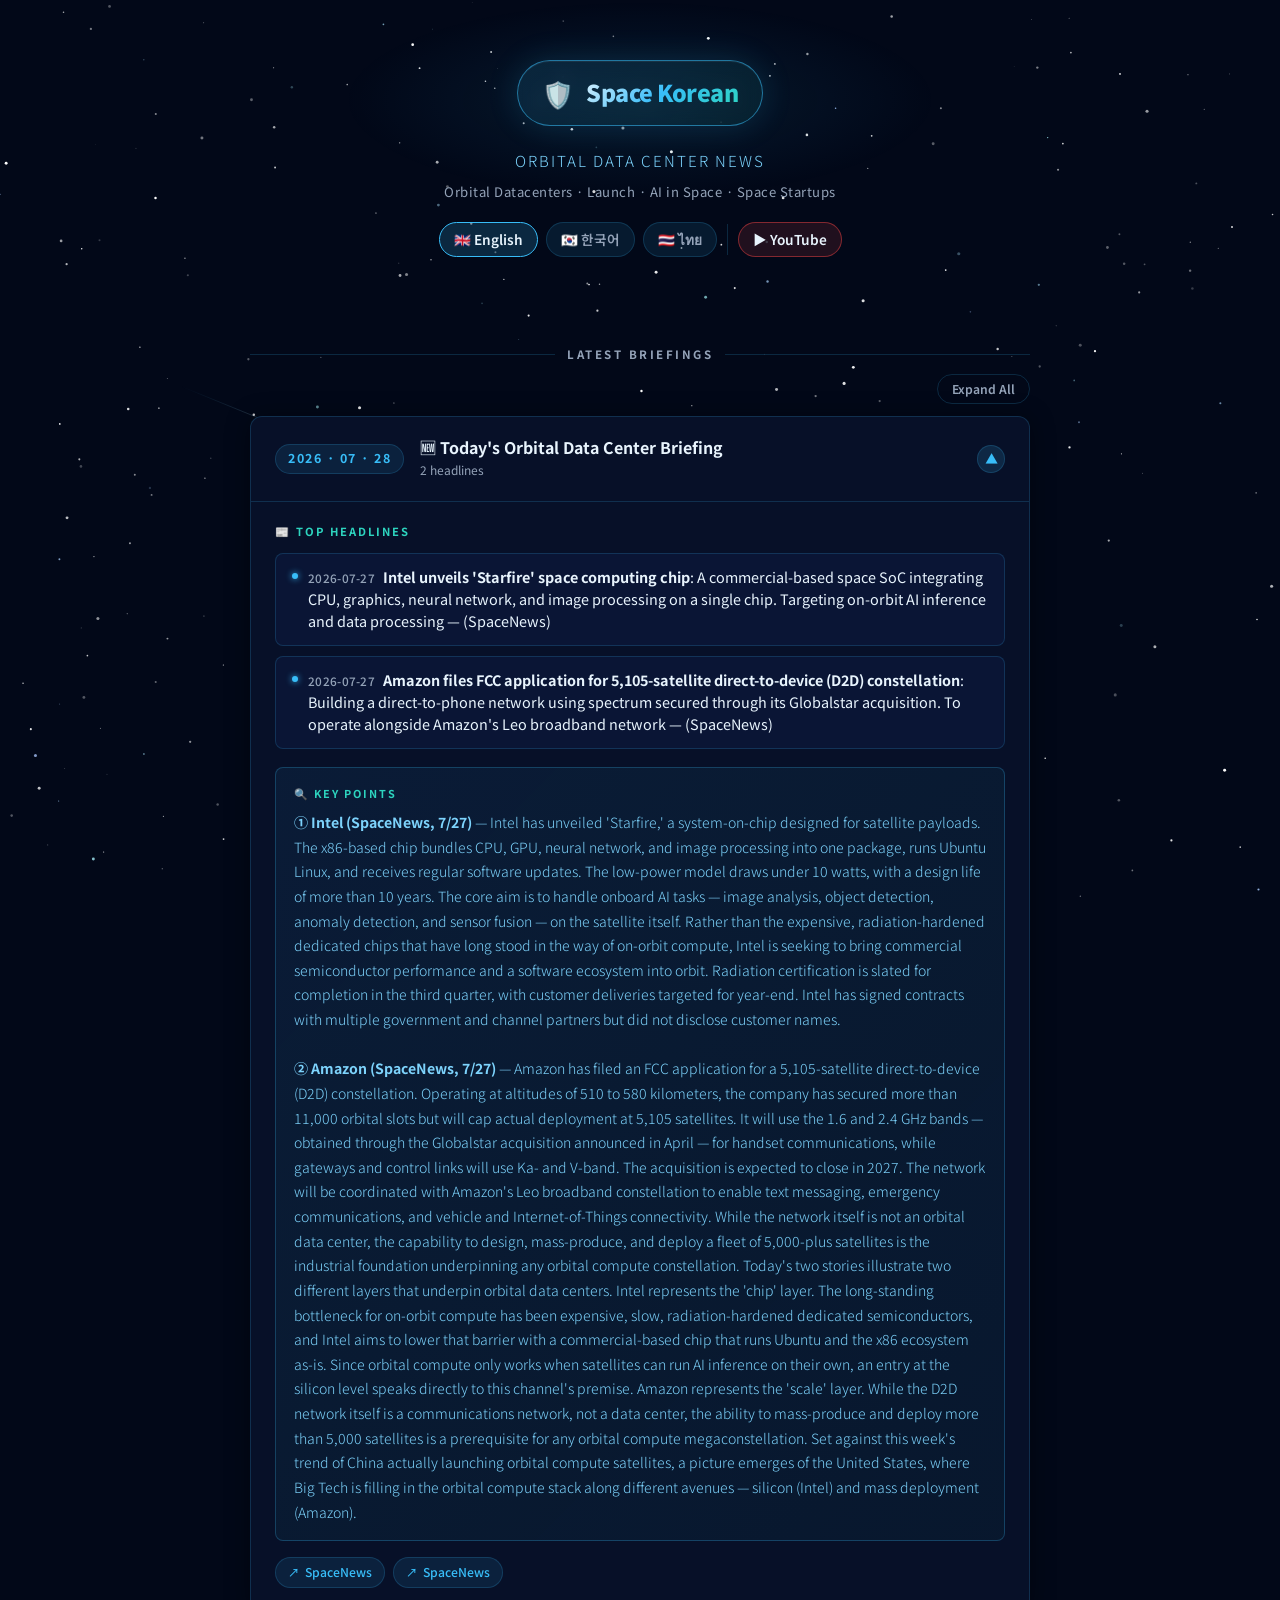
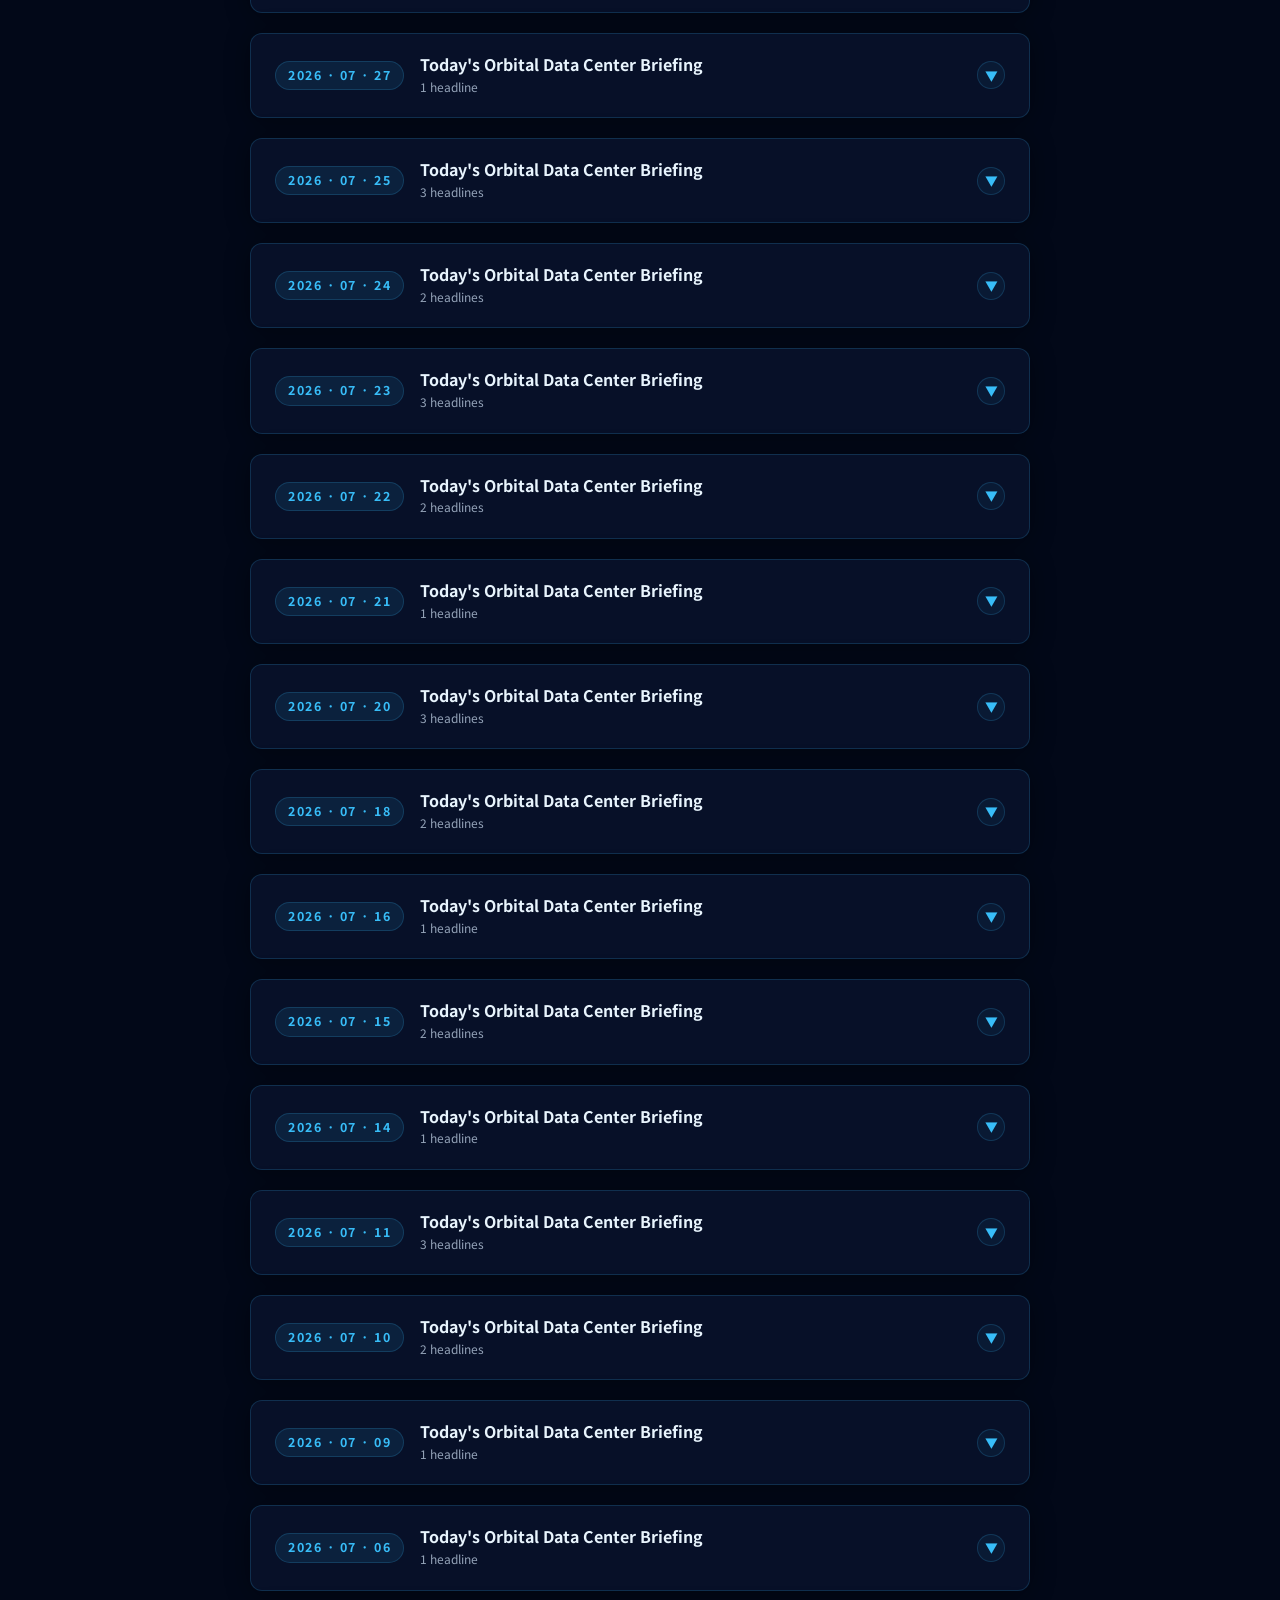
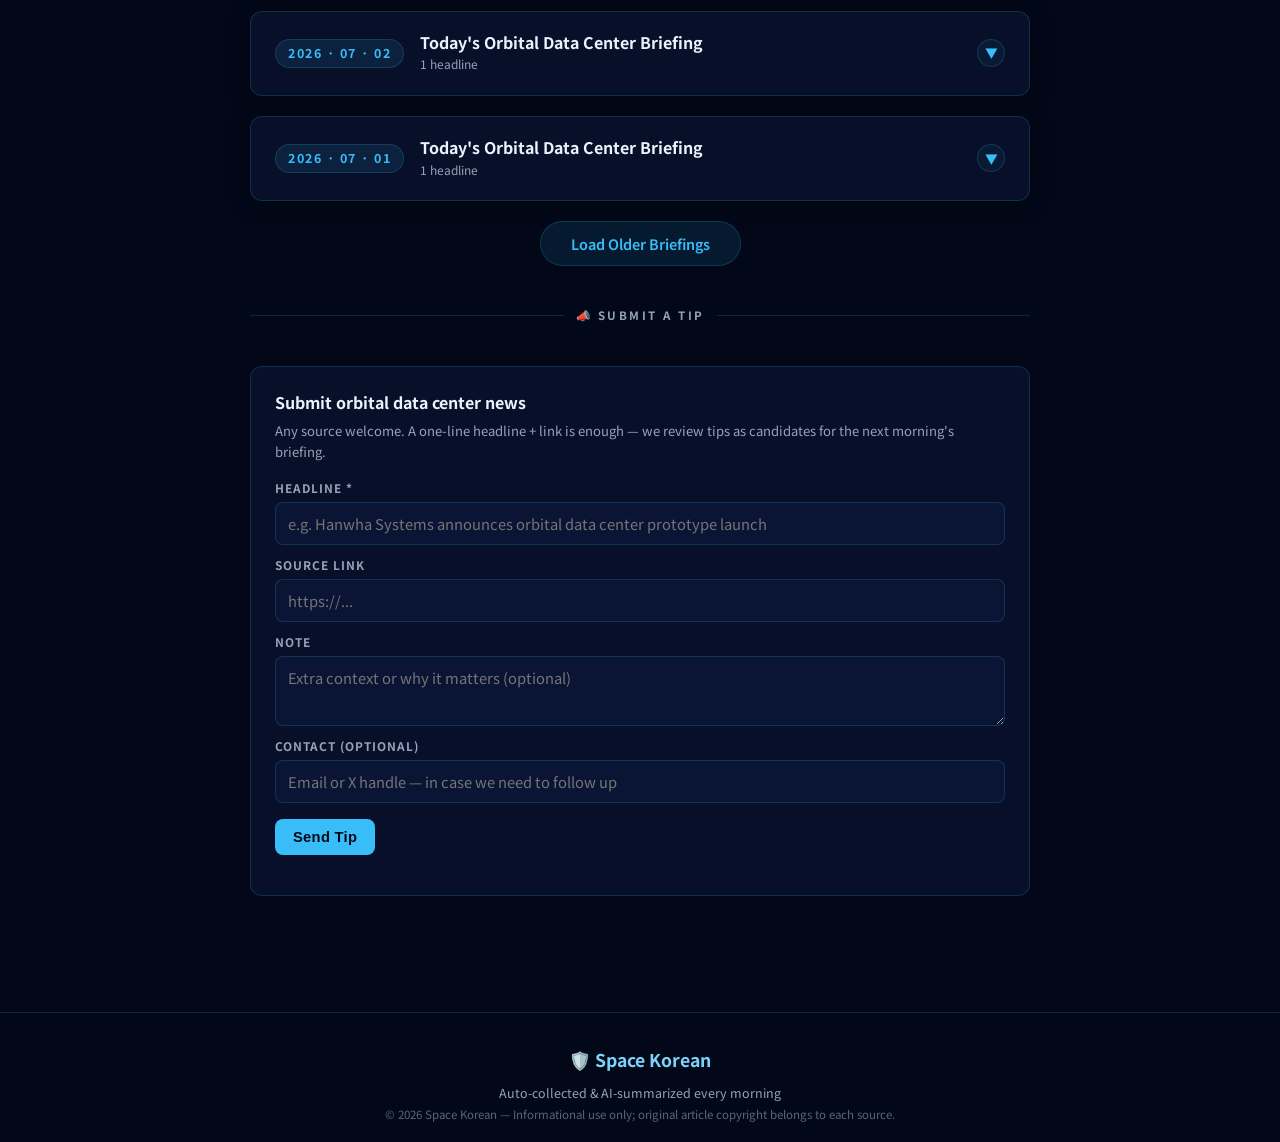
==== commit 28001c49: "Track outbound clicks (YouTube, card videos, source articles) One delegated capture-phase listener p" ====
--- a/en/index.html
+++ b/en/index.html
@@ -229,6 +229,43 @@
       if (cur !== lastAnchor) { lastAnchor = cur; fireBeacon(); }
     });
 
+    // --- outbound click beacon ---
+    // One delegated listener: which links actually take people off the site
+    // (YouTube channel button, a card's video CTA, source articles). Fires on
+    // capture so it still records when the browser navigates away.
+    function clickLang() {
+      var p = location.pathname;
+      if (/\/en\/?$|\/en\//.test(p)) return "en";
+      if (/\/thai\/?$|\/thai\//.test(p)) return "th";
+      return "ko";
+    }
+    document.addEventListener("click", function (ev) {
+      if (localHost || unconfigured) return;
+      var a = ev.target && ev.target.closest ? ev.target.closest("a[href]") : null;
+      if (!a) return;
+      var href = a.getAttribute("href") || "";
+      if (!/^https?:/i.test(href)) return;               // internal / hash links: ignore
+      if (a.host === location.host) return;              // same-site absolute links: ignore
+      var kind = a.classList.contains("yt-link") ? "youtube_channel"
+               : a.classList.contains("video-cta") ? "card_video"
+               : (a.classList.contains("src-link") || a.closest(".headline-list")) ? "source"
+               : "other";
+      var card = a.closest ? a.closest(".card") : null;
+      var payload = JSON.stringify({
+        lang: clickLang(),
+        kind: kind,
+        href: href,
+        anchor: card ? (card.id || "") : "",
+      });
+      var sent = false;
+      if (navigator.sendBeacon) {
+        try { sent = navigator.sendBeacon(WORKER_URL + "/click", new Blob([payload], { type: "application/json" })); } catch (_) {}
+      }
+      if (!sent) {
+        fetch(WORKER_URL + "/click", { method: "POST", headers: { "Content-Type": "application/json" }, body: payload, keepalive: true, mode: "cors", credentials: "omit" }).catch(function () {});
+      }
+    }, true);
+
     // --- news-tip form submit ---
     var form = document.getElementById("tipForm");
     if (form) {
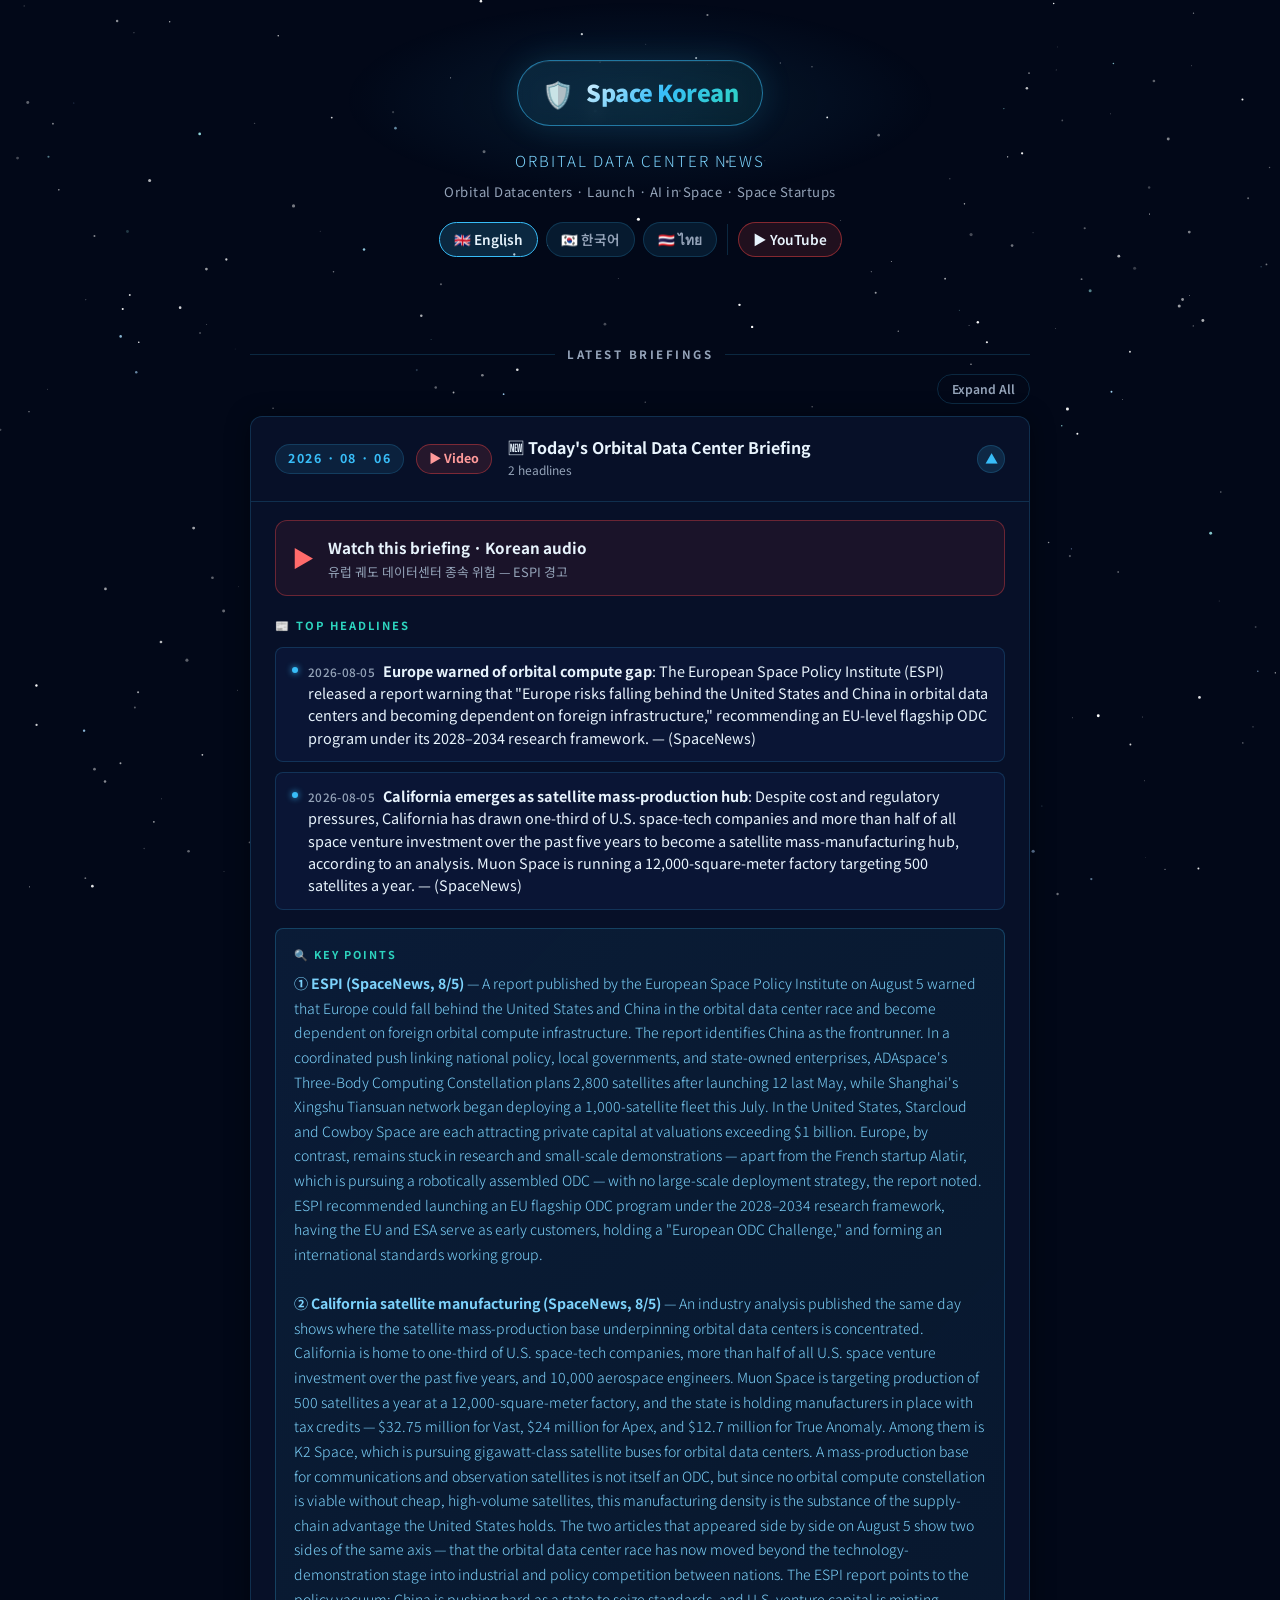
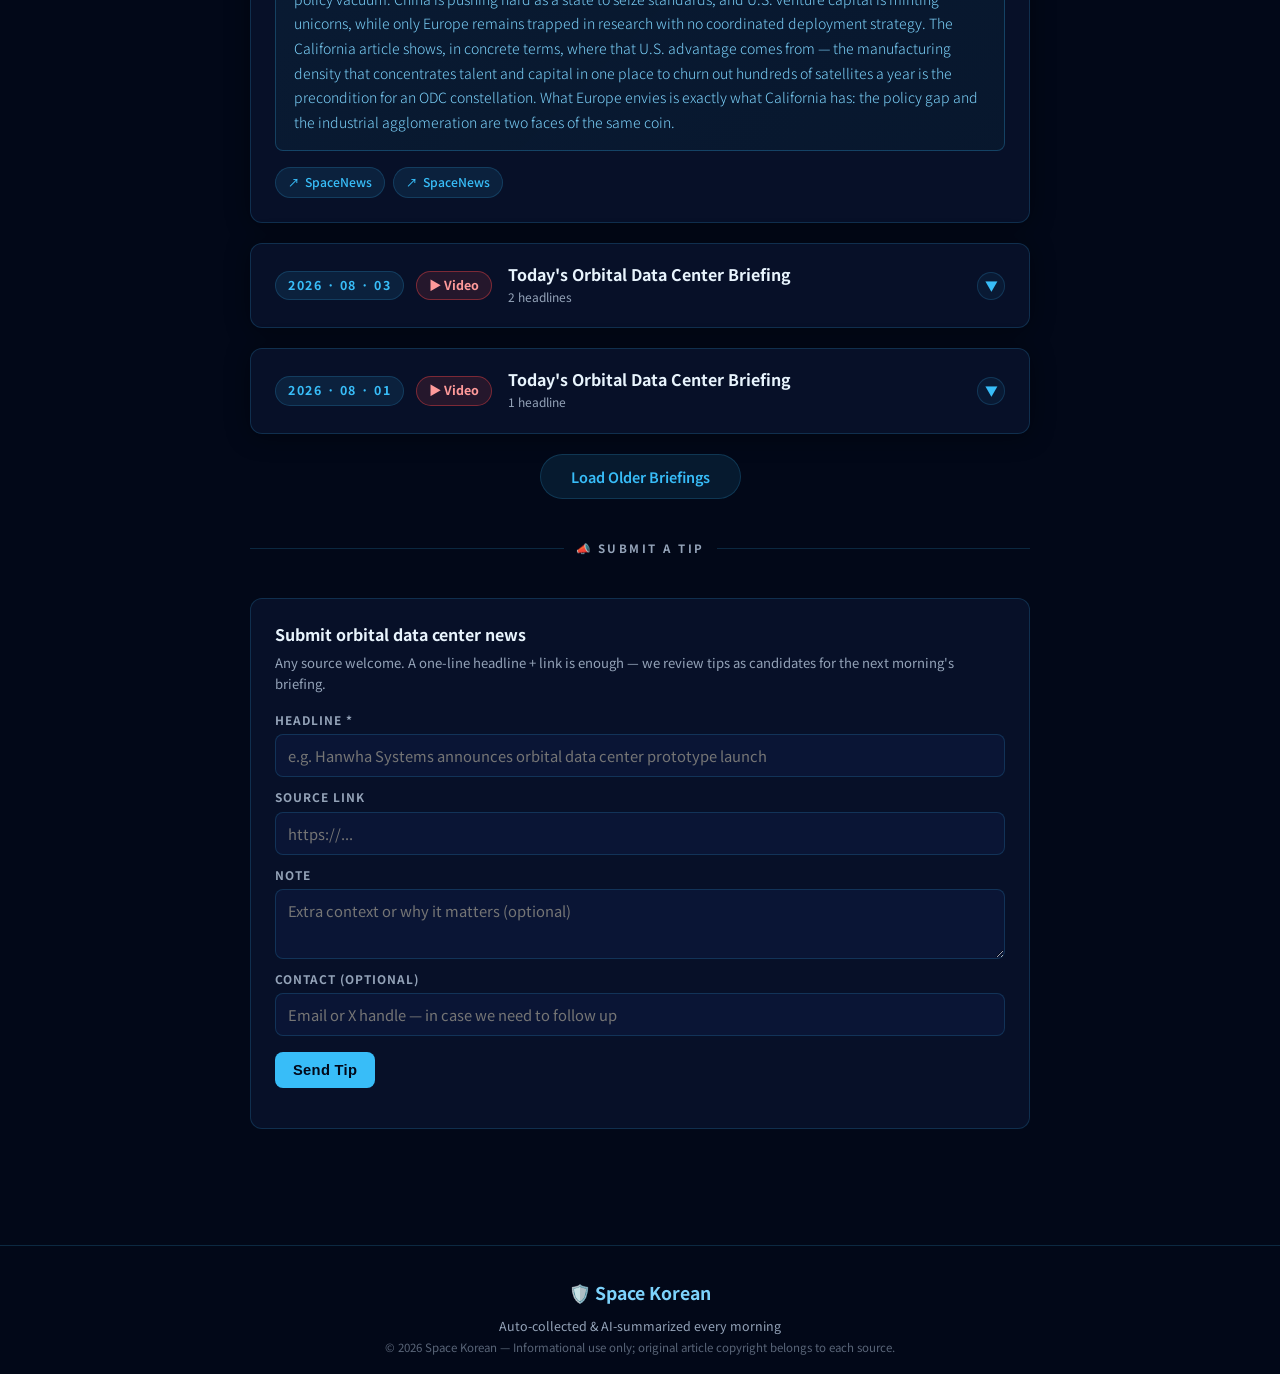
==== commit 1c86db4d: "Show the day's Short on the English and Thai cards too Only the Korean cards carried a video link; E" ====
--- a/en/index.html
+++ b/en/index.html
@@ -371,7 +371,7 @@
         + '<div class="toggle-icon">▼</div></div>'
         + '<div class="card-body">'
         + (c.video ? '<a class="video-cta" href="https://youtube.com/shorts/' + esc(c.video.id) + '" target="_blank" rel="noopener">'
-            + '<span class="play">\u25B6</span><span><span class="vc-main">' + L.videoCta + '</span>'
+            + '<span class="play">\u25B6</span><span><span class="vc-main">' + L.videoCta + (c.video.ko_audio ? ' · Korean audio' : '') + '</span>'
             + '<span class="vc-sub">' + esc(c.video.title || '') + '</span></span></a>' : '')
         + '<div class="section-title">' + L.section + '</div>'
         + '<ul class="headline-list">' + hls + '</ul>'
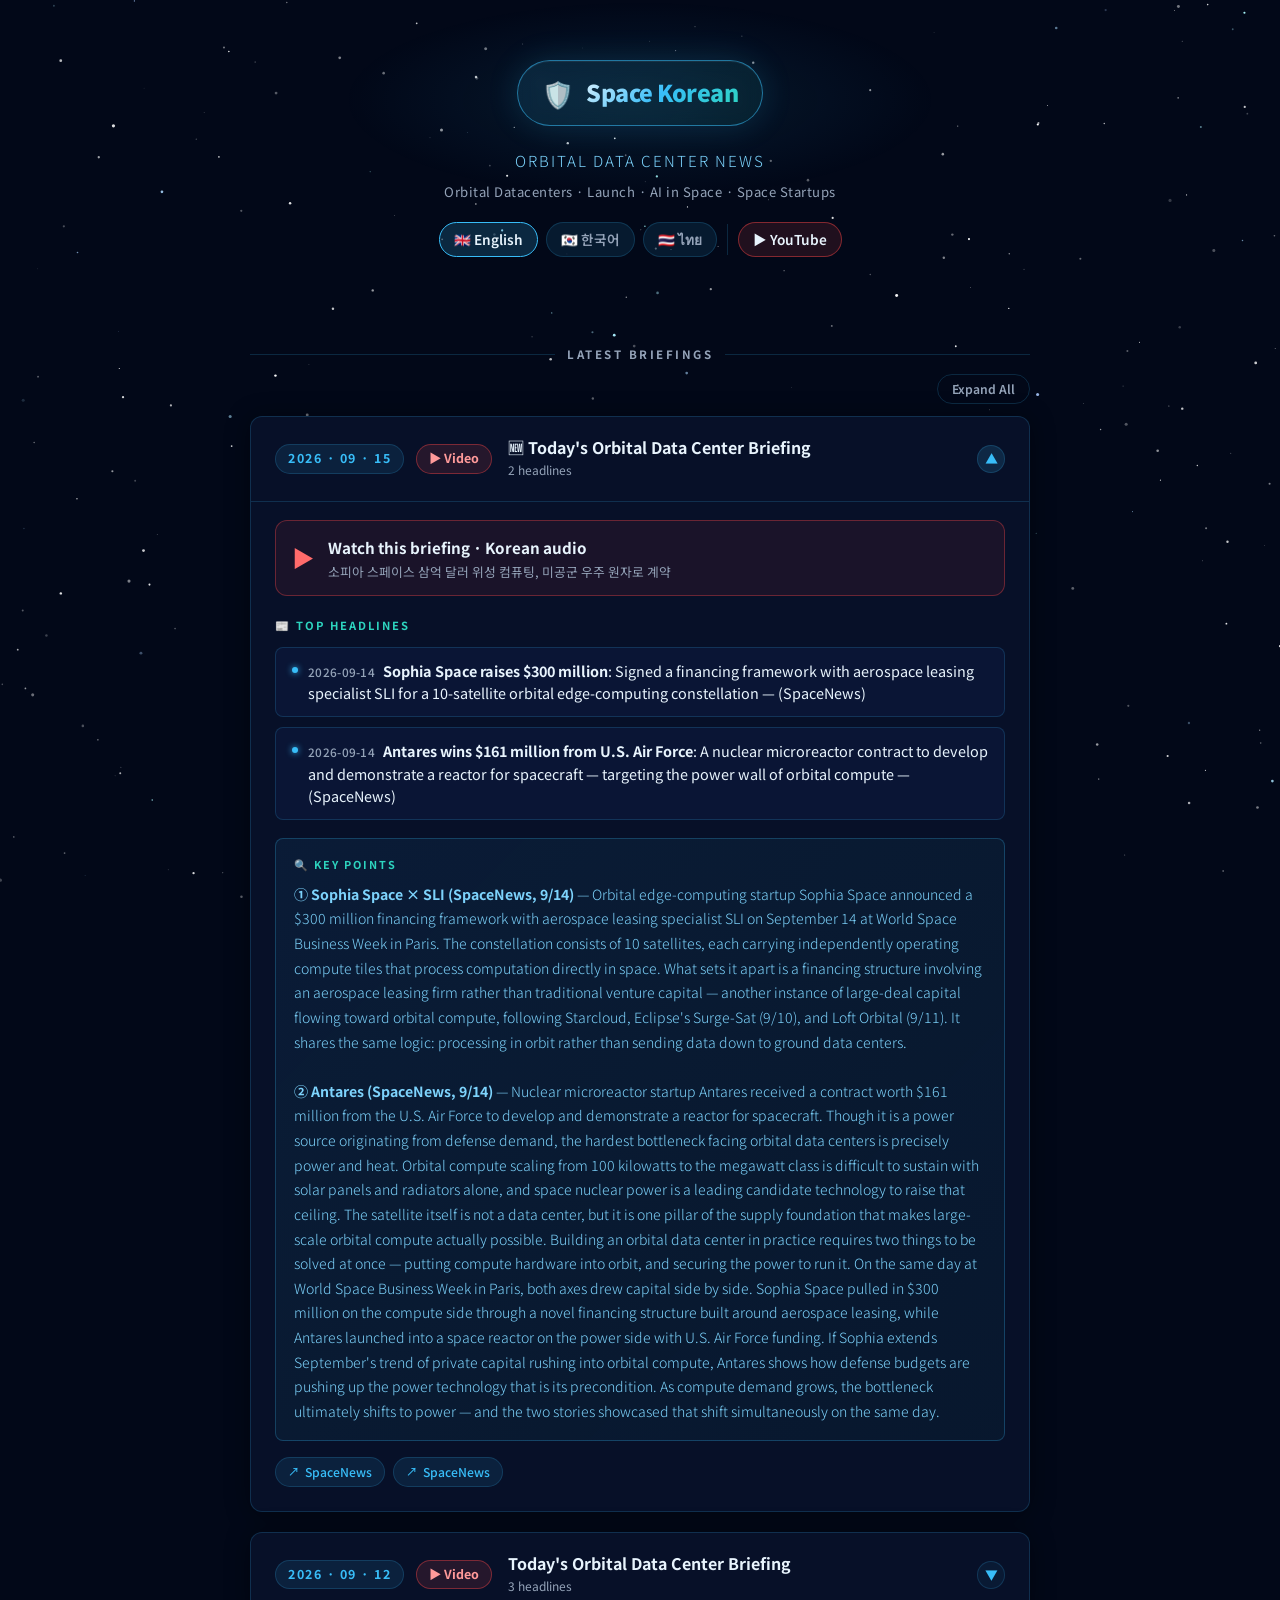
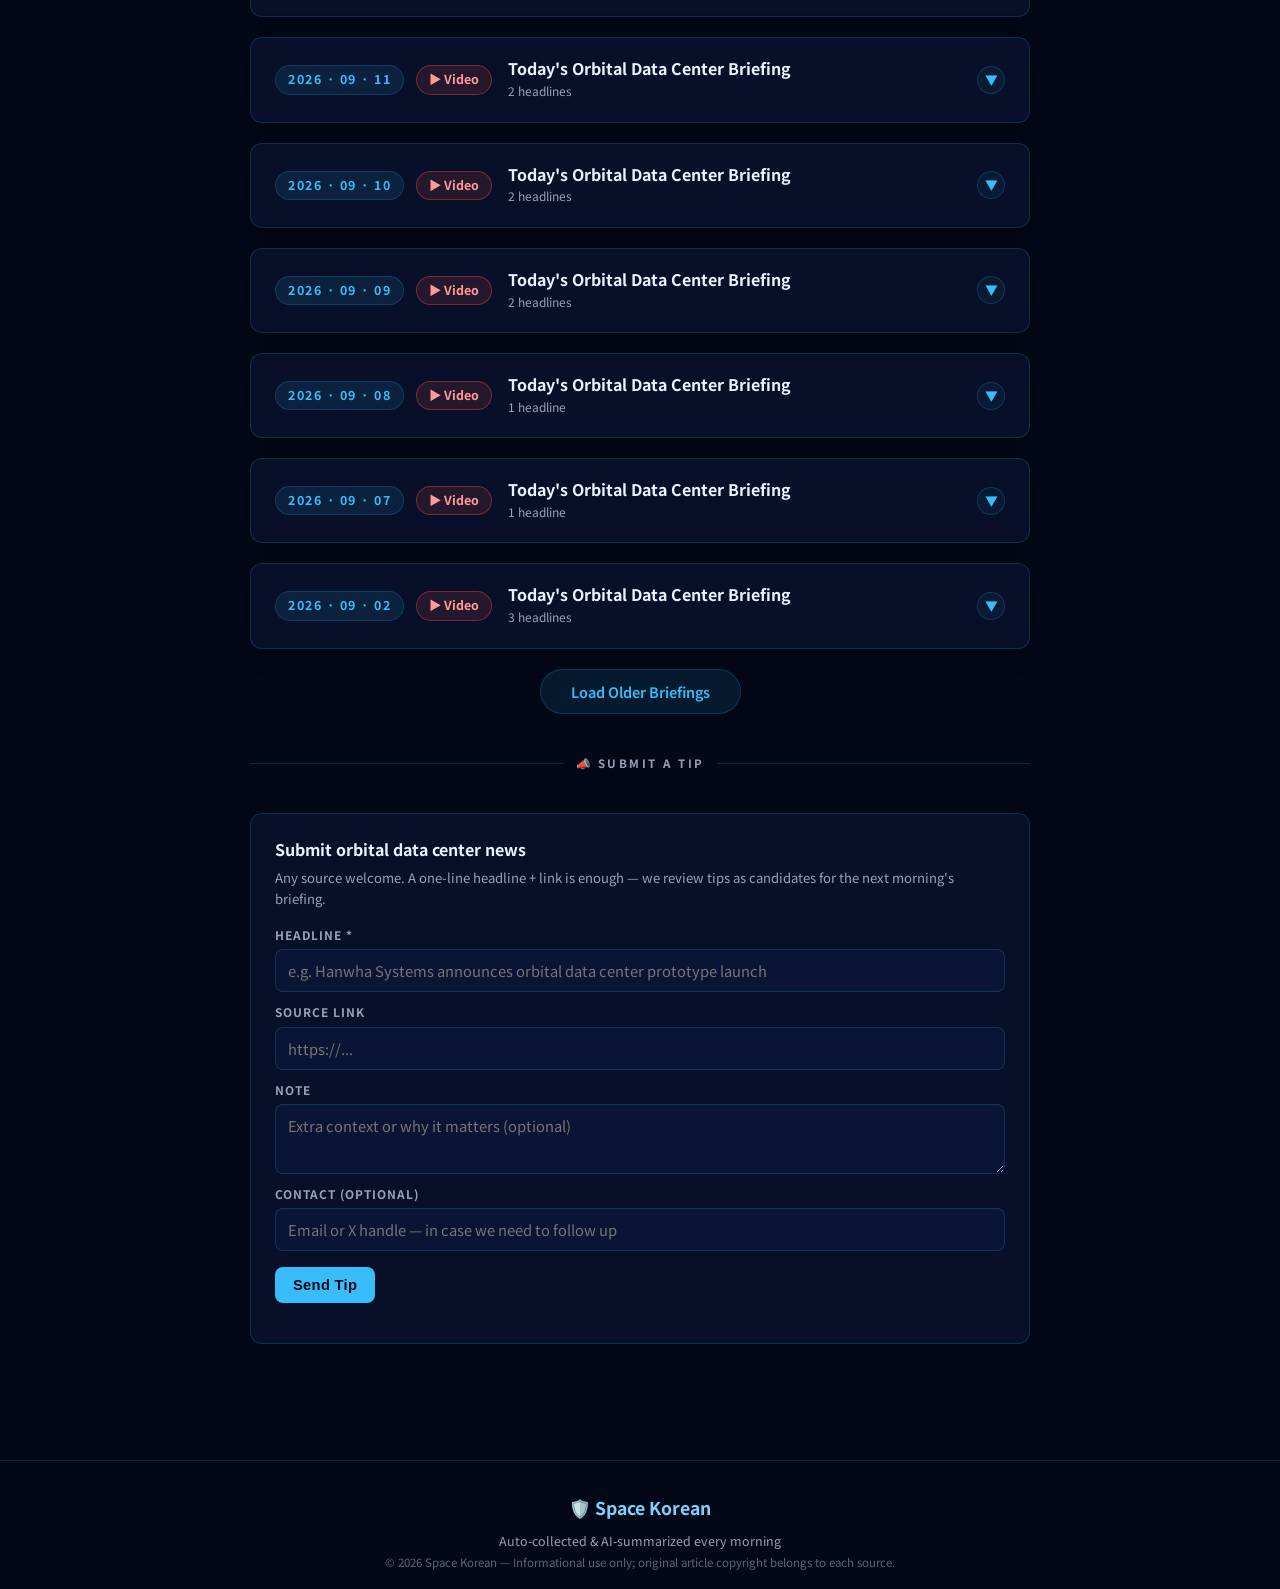
==== commit e6ac92aa: "Repair archived article links and refresh briefing data after updates" ====
--- a/en/index.html
+++ b/en/index.html
@@ -350,7 +350,7 @@
 
     function esc(s) { var d = document.createElement("div"); d.textContent = (s == null ? "" : s); return d.innerHTML; }
     function pretty(d) { var p = d.split("-"); return p[0] + " · " + p[1] + " · " + p[2]; }
-    function getJSON(u) { return fetch(u).then(function (r) { if (!r.ok) throw new Error(u); return r.json(); }); }
+    function getJSON(u) { return fetch(u + (u.indexOf('?') === -1 ? '?' : '&') + 'v=' + Date.now(), { cache: 'no-store' }).then(function (r) { if (!r.ok) throw new Error(u); return r.json(); }); }
 
     function cardHTML(c, isLatest) {
       var edition = isLatest ? L.editionLatest : L.edition;
